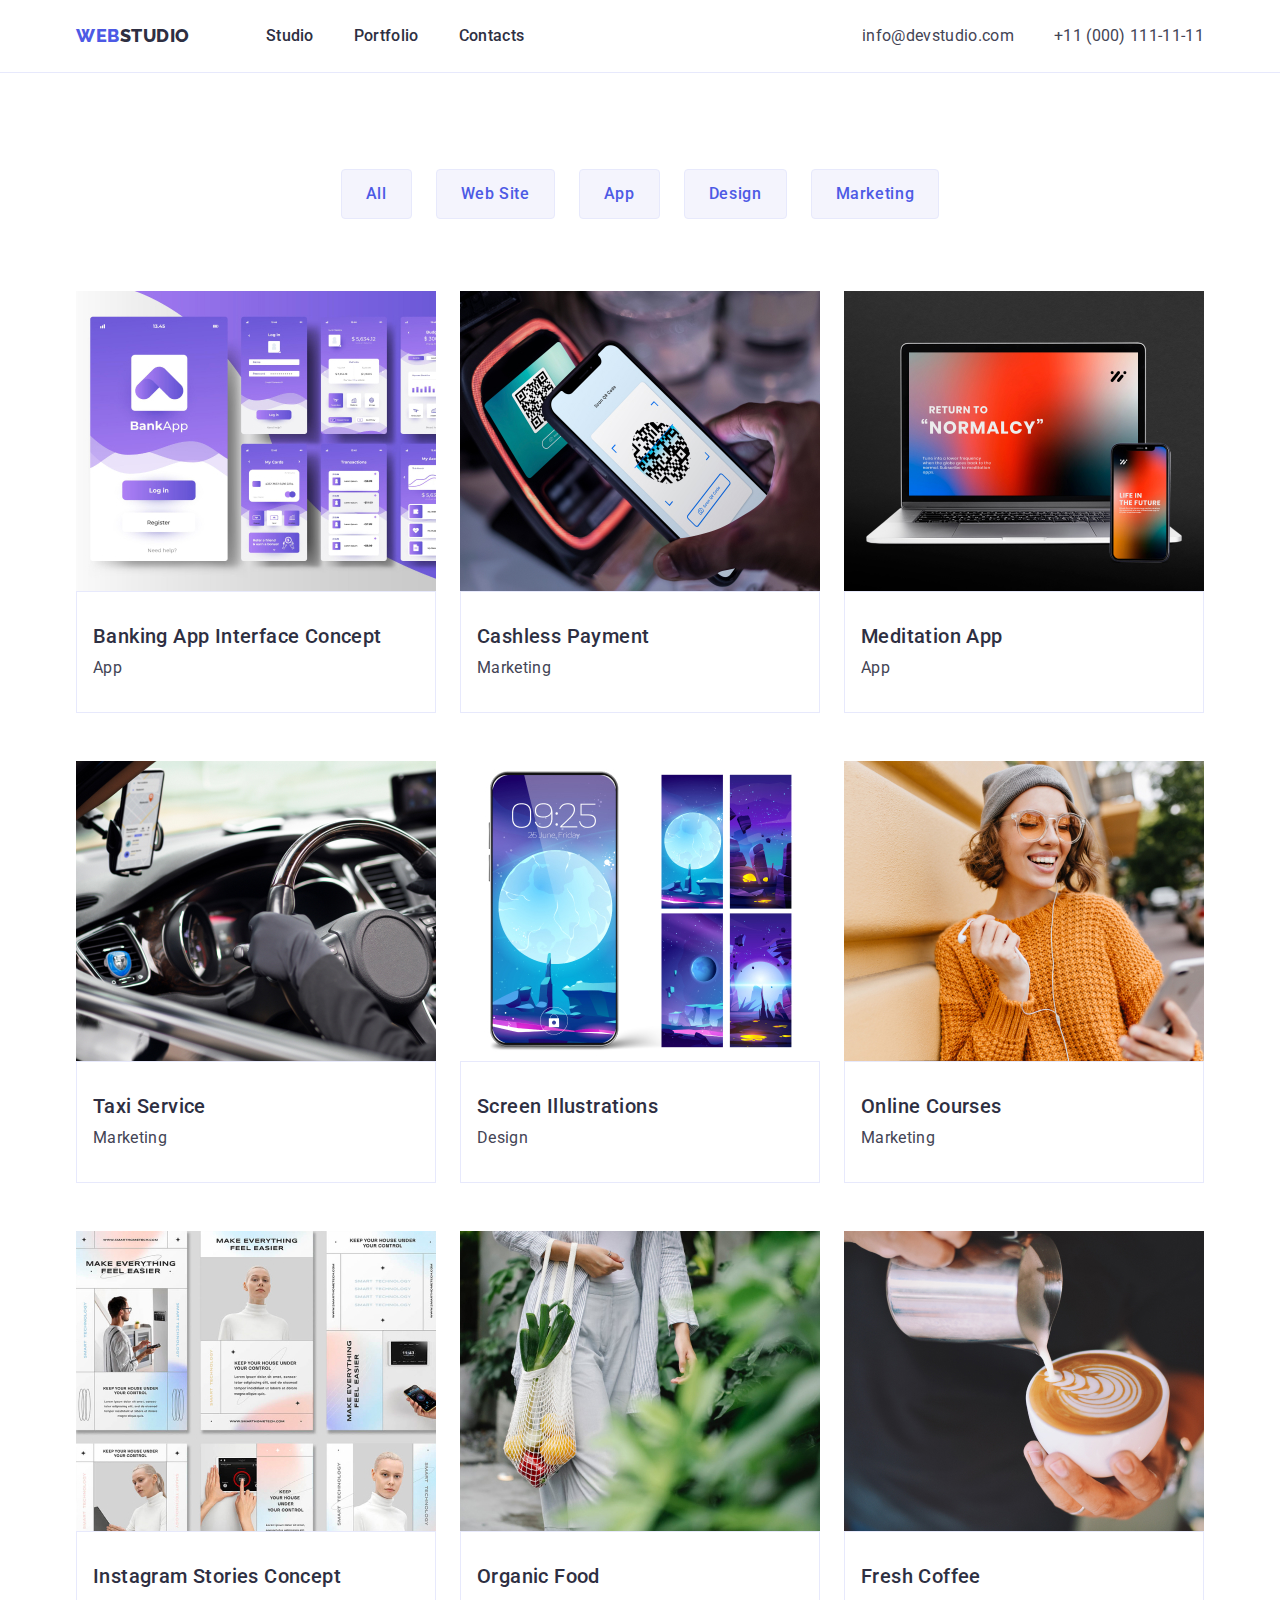
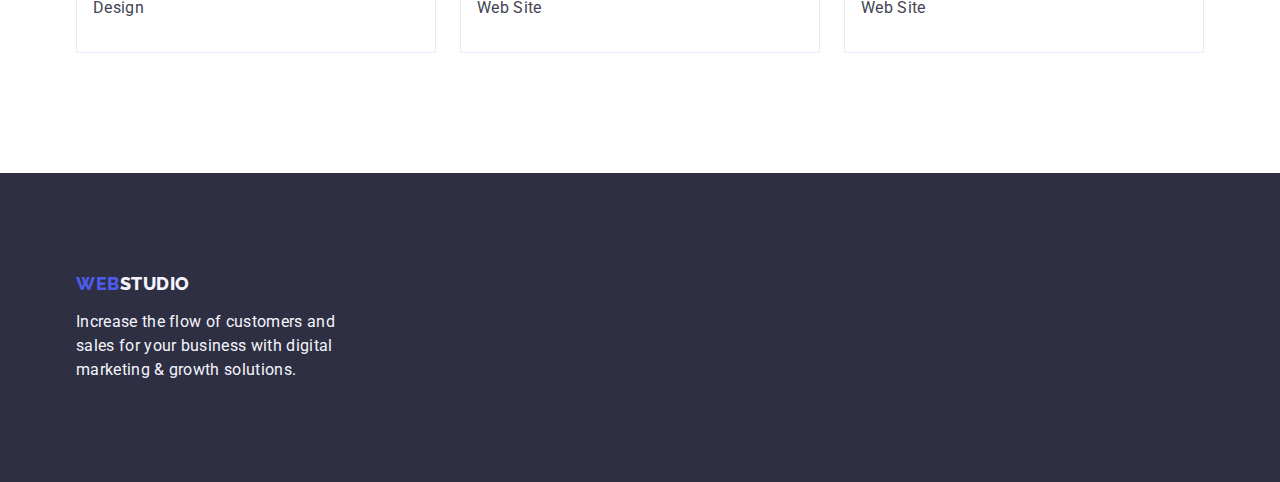
==== portfolio.html @ 32965b61 "initial" ====
<!DOCTYPE html>
<html lang="en">

<head>
    <meta charset="UTF-8">
    <meta name="viewport" content="width=device-width, initial-scale=1.0">
    <link rel="preconnect" href="https://fonts.googleapis.com">
    <link rel="preconnect" href="https://fonts.gstatic.com" crossorigin>
    <link
        href="https://fonts.googleapis.com/css2?family=Raleway:wght@800&family=Roboto:wght@400;500;700;900&display=swap"
        rel="stylesheet">
    <title>portfolio</title>

    <link rel="stylesheet" href="./css/modern-normalize.min.css" />
    <link rel="stylesheet" href="./css/styles.css" />

</head>

<body>

    <header class="page-header">
        <div class="container header-container">
            <nav class="page-nav">
                <a class="logotype link" href="./index.html">Web<span class="logotype-black">Studio</span></a>

                <ul class="list menu">
                    <li class="menu-item">
                        <a class="menu-item-link link" href="./index.html">Studio</a>
                    </li>
                    <li class="menu-item">
                        <a class="menu-item-link link" href="./portfolio.html">Portfolio</a>
                    </li>
                    <li class="menu-item">
                        <a class="menu-item-link link" href="">Contacts</a>
                    </li>
                </ul>
            </nav>

            <address class="header-contacts">
                <ul class="list contacts-list">
                    <li class="contacts-list-item">
                        <a class="contacts-list-item link" href="mailto:info@devstudio.com">info@devstudio.com</a>
                    </li>
                    <li class="contacts-list-item">
                        <a class="contacts-list-item link" href="tel:+110001111111">+11 (000) 111-11-11</a>
                    </li>
                </ul>
            </address>
        </div>
    </header>



    <main>
        <section class="main-section">
            <div class="container">

                <h1 class="visually-hidden">web studio project cards</h1>
                <!-- button menu -->

                <ul class="portfolio-list list">
                    <li>
                        <button class="portfolio-button" type="button">All</button>
                    </li>

                    <li>
                        <button class="portfolio-button" type="button">Web Site</button>
                    </li>

                    <li>
                        <button class="portfolio-button" type="button">App</button>
                    </li>

                    <li>
                        <button class="portfolio-button" type="button">Design</button>
                    </li>

                    <li>
                        <button class="portfolio-button" type="button">Marketing</button>
                    </li>

                </ul>


                <ul class="project-cards list">
                    <li class="project-cards-li-item">
                        <a class="project-cards-link link" href="">
                            <img src="./images/banking-app.jpg" alt="banking app screenshot" width="360" height="300" />
                            <div class="cards-div">
                                <h2 class="h-two-headers">Banking App Interface Concept</h2>
                                <p class="p-of-fourth-section">App</p>
                            </div>
                        </a>
                    </li>

                    <li class="project-cards-li-item">
                        <a class="project-cards-link link" href="">
                            <img src="./images/cashless-pay.jpg" alt="cashless payment" width="360" height="300" />
                            <div class="cards-div">
                                <h2 class="h-two-headers">Cashless Payment</h2>
                                <p class="p-of-fourth-section">Marketing</p>
                            </div>
                        </a>
                    </li>

                    <li class="project-cards-li-item">
                        <a class="project-cards-link link" href="">
                            <img src="./images/meditation-app.jpg" alt="laptop and cell phone" width="360"
                                height="300" />
                            <div class="cards-div">
                                <h2 class="h-two-headers">Meditation App</h2>
                                <p class="p-of-fourth-section">App</p>
                            </div>
                        </a>
                    </li>

                    <li class="project-cards-li-item">
                        <a class="project-cards-link link" href="">
                            <img src="./images/taxi-service.jpg" alt="steering wheel with driver's hands on it"
                                width="360" height="300" />
                            <div class="cards-div">
                                <h2 class="h-two-headers">Taxi Service</h2>
                                <p class="p-of-fourth-section">Marketing</p>
                            </div>
                        </a>
                    </li>

                    <li class="project-cards-li-item">
                        <a class=" project-cards-link link" href="">
                            <img src="./images/screen-illustration.jpg" alt="cell phone screen images" width="360"
                                height="300" />
                            <div class="cards-div">
                                <h2 class="h-two-headers">Screen Illustrations</h2>
                                <p class="p-of-fourth-section">Design</p>
                            </div>
                        </a>
                    </li>

                    <li class="project-cards-li-item">
                        <a class=" project-cards-link link" href="">
                            <img src="./images/online-courses.jpg" alt="a smiling womag stares at her cell phone"
                                width="360" height="300" />
                            <div class="cards-div">
                                <h2 class="h-two-headers">Online Courses</h2>
                                <p class="p-of-fourth-section">Marketing</p>
                            </div>
                        </a>
                    </li>

                    <li class="project-cards-li-item">
                        <a class=" project-cards-link link" href="">
                            <img src="./images/insta-stories.jpg"
                                alt="several screenshots with heading make everything easier" width="360"
                                height="300" />
                            <div class="cards-div">
                                <h2 class="h-two-headers">Instagram Stories Concept</h2>
                                <p class="p-of-fourth-section">Design</p>
                            </div>
                        </a>
                    </li>

                    <li class="project-cards-li-item">
                        <a class="project-cards-link link" href="">
                            <img src="./images/organic-food.jpg" alt="woman is carrying a bag of vegetables" width="360"
                                height="300" />
                            <div class="cards-div">
                                <h2 class="h-two-headers">Organic Food</h2>
                                <p class="p-of-fourth-section">Web Site</p>
                            </div>
                        </a>
                    </li>

                    <li class="project-cards-li-item">
                        <a class="project-cards-link link" href="">
                            <img src="./images/fresh-coffee.jpg" alt="the hands makes a cup of cappucino" width="360"
                                height="300" />
                            <div class="cards-div">
                                <h2 class="h-two-headers">Fresh Coffee</h2>
                                <p class="p-of-fourth-section">Web Site</p>
                            </div>
                        </a>
                    </li>

                </ul>
            </div>
        </section>


    </main>

    <footer class="footer-bg">
        <div class="container">
            <a class="logotype logo-bottom link" href="./index.html">Web<span class="logotype-white">Studio</span></a>
            <p class="footer-text">
                Increase the flow of customers and sales for your business with digital marketing & growth solutions.
            </p>
        </div>
    </footer>
</body>

</html>
---- css/styles.css ----
:root {
    --body-color: #434455;
    --logo-blue: #4D5AE5;
    --background-color: white;
    --text-color: #2E2F42;
    --hover-color: #404BBF;
    --button-background: #F4F4FD;
    --header-underline: #e7e9fc;


}
h1,h2,h3,h4,h5,h6,p {
    margin-top: 0;
    margin-bottom: 0;

}

ul {
    padding-left: 0;
    margin-top: 0;
    margin-bottom: 0;
}

img {
    display: block;
}

.container {
    width: 1158px;
    margin-left: auto;
    margin-right: auto;
    padding-left: 15px;
    padding-right: 15px;
}

body {
    font-family: "Roboto", sans-serif;
    color: var(--body-color);
    background-color: var(--background-color);

}

.list {
    list-style: none;
}

.link {
    text-decoration: none;
}

button {
    cursor: pointer;
}


/*========= header ===========*/


.logotype {
    color: var(--logo-blue);
        font-family: 'Raleway', sans-serif;
        font-size: 18px;
        font-style: normal;
        font-weight: 800;
        line-height: 1.17;
        letter-spacing: 0.03em;
        text-transform: uppercase;
        margin-right: 76px;
        }


.logotype-black {
        color: var(--text-color);
}




.menu-item-link {
    color: var(--text-color);
    font-weight: 500;
    line-height: 1.5;
    letter-spacing: 0.02em;
    padding: 24px 0;
   


}

.menu-item-link:hover, .menu-item-link:focus {
    color: var(--hover-color);
}

.header-contacts {
    font-style: normal;
    line-height: 1.5;
    letter-spacing: 0.02em;
    color: var(--body-color);
    text-decoration: none;
}

.header-contacts:hover,
.header-contacts:focus {
    color: var(--hover-color);
}
        

.contacts-list-item {
color: var(--body-color);
font-style: normal;
}
.contacts-list-item:hover {
    color: var(--hover-color);
}

.contacts-list-item:focus {
    color: var(--hover-color);
}
/*========= /header ===========*/



/*===index====*/
.hero {
    background-color: var(--text-color);
}

.h-three-headers {
    color: var(--text-color);
        font-family: 'Roboto', sans-serif;
        font-size: 20px;
        font-style: normal;
        font-weight: 500;
        line-height: 1.2;
        letter-spacing: 0.4px;
        margin-bottom: 8px;
}

.hero-heading {
    color: var(--background-color);
        text-align: center;
        font-family: 'Roboto', sans-serif;
        font-size: 56px;
        font-style: normal;
        font-weight: 700;
        line-height: 1.07;        ;
        letter-spacing: 1.12px;
        margin-left: auto;
        margin-right:auto;
        margin-bottom: 48px;
}


.nav-button {
    display: block;
    min-width: 169px;
    height: 56px;
    border: none;
    border-radius: 4px;
    color: var(--background-color);
    background: var(--logo-blue);
        text-align: center;
        font-family: "Roboto", sans-serif;
        font-size: 16px;
        font-style: normal;
        font-weight: 500;
        line-height: 1.5;
        letter-spacing: 0.04em;
        margin-left: auto;
        margin-right: auto;
}



.nav-button:hover,
.nav-button:focus {
    color: var(--background-color);
    background-color: var(--hover-color);

}


.p-of-second-section {
    line-height: 1.5;
    letter-spacing: 0.02em;
   

}

.second-heading {
    font-size: 36px;
    line-height: 1.11;
    text-align: center;
    letter-spacing: 0.02em;
    text-transform: capitalize;
    color: var(--text-color);
    margin-bottom: 72px;


}

.section-team {
    background-color: var(--button-background);
}

.list-item-section-four {
    background-color: var(--background-color);
}


.logotype-white {
    color: var(--button-background);
}

.footer-text {
    line-height: 1.5;
    color: var(--button-background);
    letter-spacing: 0.02em;
    background-color: var(--text-color);
}

.h-two-headers {
    font-weight: 500;
    font-size: 20px;
    line-height: 1.2;
    letter-spacing: 0.02em;
    color: var(--text-color);

}

.p-of-fourth-section {
    line-height: 1.5;
    letter-spacing: 0.02em;
    color: var(--body-color);

}



.portfolio-button {
    color: var(--logo-blue);
    background-color: var(--button-background);
    text-align: center;
    font-family: "Roboto", sans-serif;
    font-size: 16px;
    font-style: normal;
    font-weight: 500;
    line-height: 1.5;
    letter-spacing: 0.04em;
    padding: 12px 24px;
    border: 1px solid var(--header-underline);
    border-radius: 4px;

}



.portfolio-button:hover,
.portfolio-button:focus {
    color: var(--background-color);
    background-color: var(--hover-color);
    border: 1px solid transparent;
}


.page-nav {
    display: flex;
}

.menu {
    display: flex;
    gap: 40px;
}

.header-container {
    display: flex;
    justify-content: space-between;
}

.contacts-list {
    display: flex;
    gap: 40px;

}


.page-header {
      border-bottom: 1px solid var(--header-underline);
    padding: 24px 0;
}

.page-nav {
    align-items: center;
}


/*============== Section one ==============*/

.hero {
    padding: 188px 0;
}

.hero-heading {
    max-width: 496px;
    
}


/*================ Section two =============*/

.visually-hidden {
    position: absolute;
    width: 1px;
    height: 1px;
    margin: -1px;
    border: 0;
    padding: 0;

    white-space: nowrap;
    clip-path: inset(100%);
    clip: rect(0 0 0 0);
    overflow: hidden;
}

.benefits-list {
    display: flex;
    gap: 24px;

}

.benefits-item {
    width: calc((100% - 72px) / 4); 
}

.section-benefits {
    padding-top: 120px;
    padding-bottom: 120px;
}




/* =============== Section three ===========*/

.section-whatwearedoing {
    padding-bottom: 120px;

}

.section-three-list {
    display:flex;
    gap: 24px;

}

.s-three-list-item {
    width: calc((100% - 48px) / 3); 
}


/* ================ Section four ==============*/

.section-team {
    padding-top: 120px;
    padding-bottom: 120px;
}

.team-list {
    display: flex;
    gap: 24px;

}

.list-item-section-four {
    width: calc((100% - 72px) / 4);
    border-radius: 0px 0px 4px 4px;

}

.name-and-charge {
    padding: 32px 0;
}

.team-heading {
    text-align: center;
    margin-bottom: 8px;

}

.p-of-second-fourth {
    text-align: center;
}

/* ================ footer =====================*/

.footer-bg {
padding-top: 100px;
padding-bottom: 100px;
background-color: var(--text-color);
}

.logo-bottom {
display: inline-block;
margin-bottom: 16px;
}

.footer-text {
    max-width: 264px;
}


/* =================== Portfolio ====================*/

.main-section {
    padding-top: 96px;
    padding-bottom: 120px;
}

.portfolio-list {
    display: flex;
    justify-content: center;
    gap: 24px;
    margin-bottom: 72px;
}

.project-cards {
    display: flex;
    flex-wrap: wrap;
    column-gap: 24px;
    row-gap: 48px;

}

.project-cards-li-item {
    width: calc((100% - 48px) / 3);
    
}

.cards-div {
    padding: 32px 16px;
    border-top: none;
    border: 1px solid var(--header-underline);

}

.h-two-headers {
    margin-bottom: 8px;
}
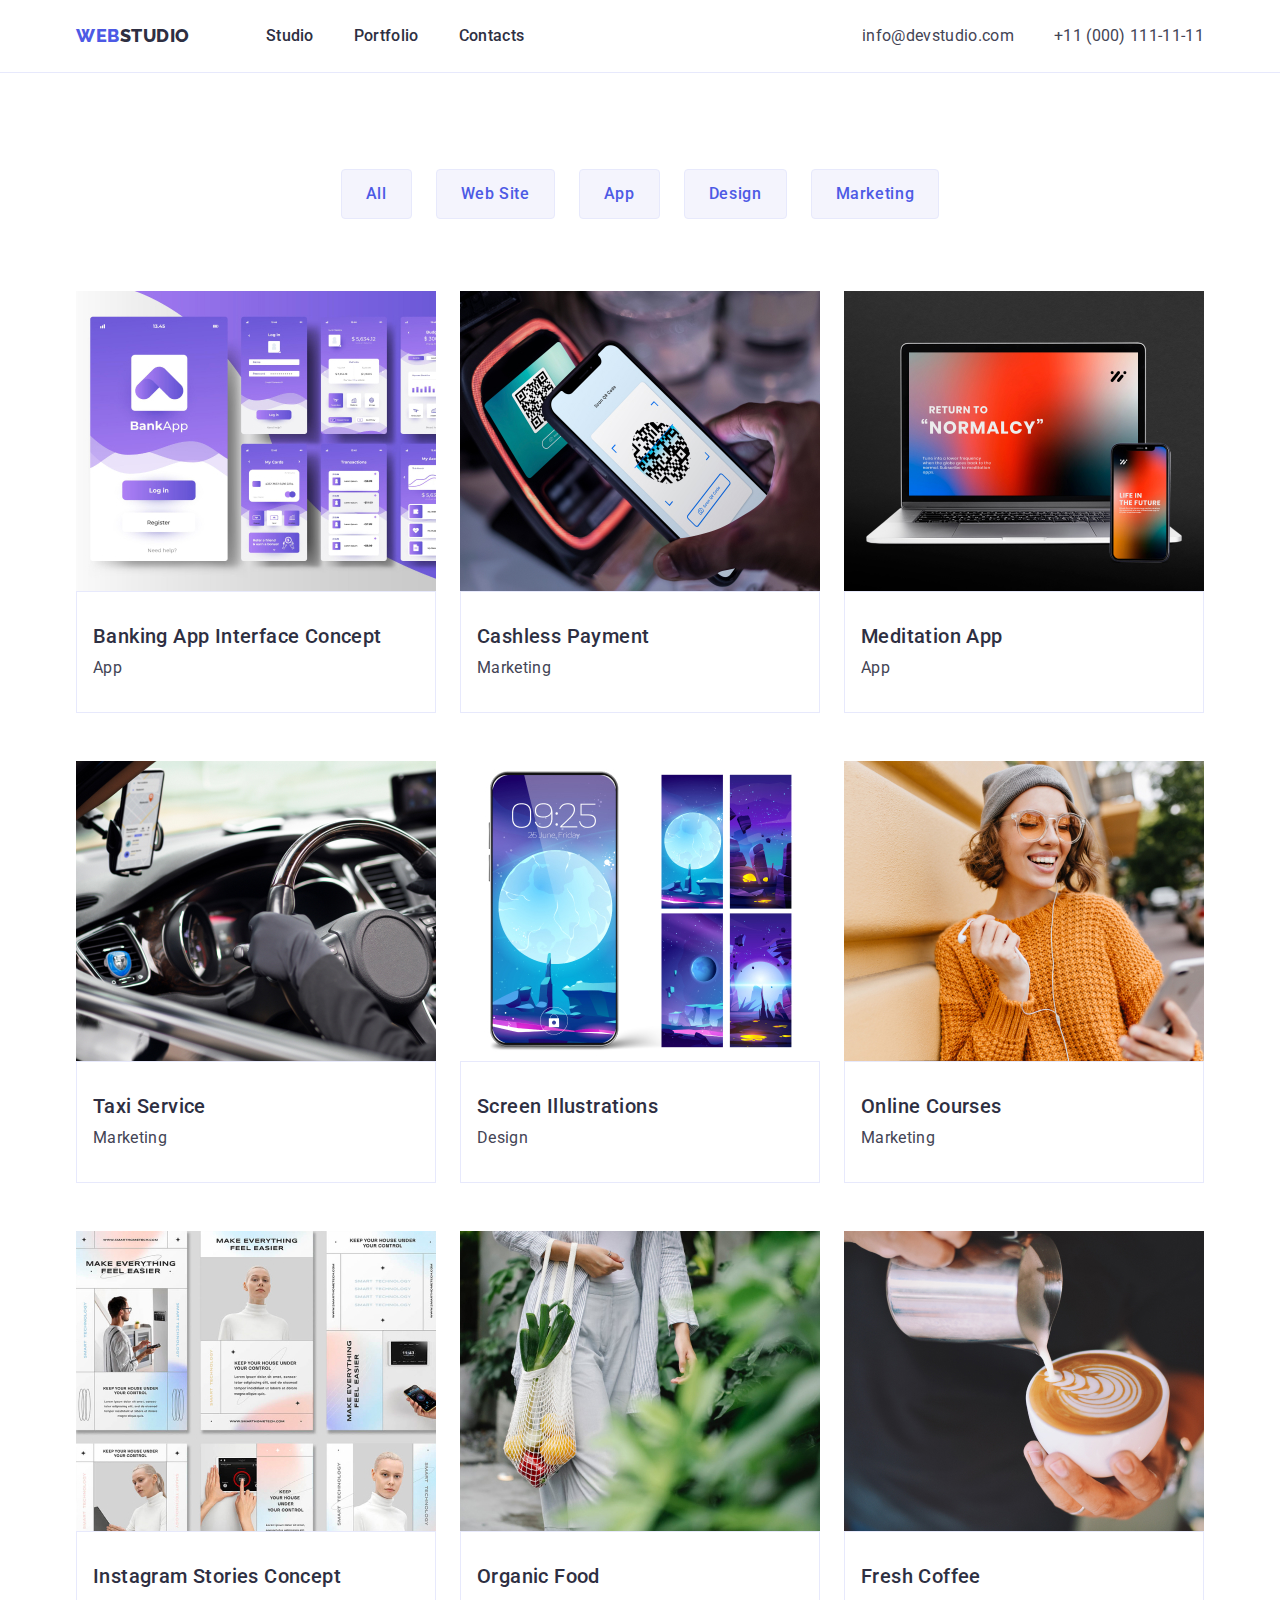
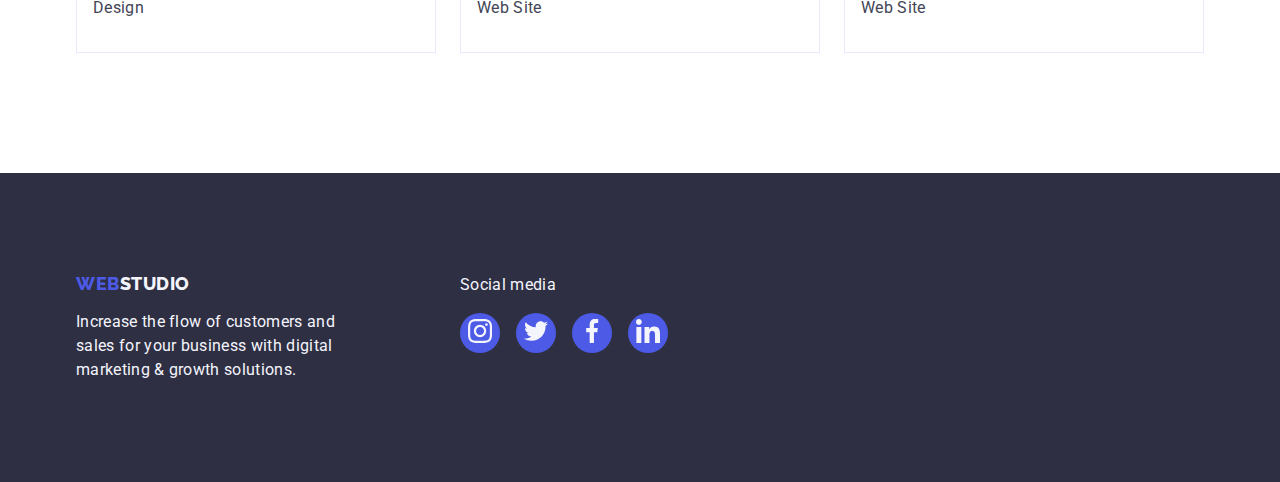
==== commit 07c843f1: "final commit" ====
--- a/portfolio.html
+++ b/portfolio.html
@@ -85,17 +85,29 @@
                 <ul class="project-cards list">
                     <li class="project-cards-li-item">
                         <a class="project-cards-link link" href="">
-                            <img src="./images/banking-app.jpg" alt="banking app screenshot" width="360" height="300" />
+                            <div class="div-project-cards-link-wrapper">
+                                <img src="./images/banking-app.jpg" alt="banking app screenshot" width="360"
+                                    height="300" />
+                                <p class="overlay">14 Stylish and User-Friendly App Design Concepts · Task Manager App ·
+                                    Calorie Tracker App · Exotic Fruit Ecommerce App ·
+                                    Cloud Storage App</p>
+                            </div>
                             <div class="cards-div">
                                 <h2 class="h-two-headers">Banking App Interface Concept</h2>
                                 <p class="p-of-fourth-section">App</p>
                             </div>
                         </a>
-                    </li>
-
-                    <li class="project-cards-li-item">
-                        <a class="project-cards-link link" href="">
-                            <img src="./images/cashless-pay.jpg" alt="cashless payment" width="360" height="300" />
+
+                    </li>
+
+                    <li class="project-cards-li-item">
+                        <a class="project-cards-link link" href="">
+                            <div class="div-project-cards-link-wrapper">
+                                <img src="./images/cashless-pay.jpg" alt="cashless payment" width="360" height="300" />
+                                <p class="overlay">14 Stylish and User-Friendly App Design Concepts · Task Manager App ·
+                                    Calorie Tracker App · Exotic Fruit Ecommerce App ·
+                                    Cloud Storage App</p>
+                            </div>
                             <div class="cards-div">
                                 <h2 class="h-two-headers">Cashless Payment</h2>
                                 <p class="p-of-fourth-section">Marketing</p>
@@ -105,8 +117,13 @@
 
                     <li class="project-cards-li-item">
                         <a class="project-cards-link link" href="">
-                            <img src="./images/meditation-app.jpg" alt="laptop and cell phone" width="360"
-                                height="300" />
+                            <div class="div-project-cards-link-wrapper">
+                                <img src="./images/meditation-app.jpg" alt="laptop and cell phone" width="360"
+                                    height="300" />
+                                <p class="overlay">14 Stylish and User-Friendly App Design Concepts · Task Manager App ·
+                                    Calorie Tracker App · Exotic Fruit Ecommerce App ·
+                                    Cloud Storage App</p>
+                            </div>
                             <div class="cards-div">
                                 <h2 class="h-two-headers">Meditation App</h2>
                                 <p class="p-of-fourth-section">App</p>
@@ -116,8 +133,13 @@
 
                     <li class="project-cards-li-item">
                         <a class="project-cards-link link" href="">
-                            <img src="./images/taxi-service.jpg" alt="steering wheel with driver's hands on it"
-                                width="360" height="300" />
+                            <div class="div-project-cards-link-wrapper">
+                                <img src="./images/taxi-service.jpg" alt="steering wheel with driver's hands on it"
+                                    width="360" height="300" />
+                                <p class="overlay">14 Stylish and User-Friendly App Design Concepts · Task Manager App ·
+                                    Calorie Tracker App · Exotic Fruit Ecommerce App ·
+                                    Cloud Storage App</p>
+                            </div>
                             <div class="cards-div">
                                 <h2 class="h-two-headers">Taxi Service</h2>
                                 <p class="p-of-fourth-section">Marketing</p>
@@ -127,8 +149,13 @@
 
                     <li class="project-cards-li-item">
                         <a class=" project-cards-link link" href="">
-                            <img src="./images/screen-illustration.jpg" alt="cell phone screen images" width="360"
-                                height="300" />
+                            <div class="div-project-cards-link-wrapper">
+                                <img src="./images/screen-illustration.jpg" alt="cell phone screen images" width="360"
+                                    height="300" />
+                                <p class="overlay">14 Stylish and User-Friendly App Design Concepts · Task Manager App ·
+                                    Calorie Tracker App · Exotic Fruit Ecommerce App ·
+                                    Cloud Storage App</p>
+                            </div>
                             <div class="cards-div">
                                 <h2 class="h-two-headers">Screen Illustrations</h2>
                                 <p class="p-of-fourth-section">Design</p>
@@ -138,8 +165,13 @@
 
                     <li class="project-cards-li-item">
                         <a class=" project-cards-link link" href="">
-                            <img src="./images/online-courses.jpg" alt="a smiling womag stares at her cell phone"
-                                width="360" height="300" />
+                            <div class="div-project-cards-link-wrapper">
+                                <img src="./images/online-courses.jpg" alt="a smiling womag stares at her cell phone"
+                                    width="360" height="300" />
+                                <p class="overlay">14 Stylish and User-Friendly App Design Concepts · Task Manager App ·
+                                    Calorie Tracker App · Exotic Fruit Ecommerce App ·
+                                    Cloud Storage App</p>
+                            </div>
                             <div class="cards-div">
                                 <h2 class="h-two-headers">Online Courses</h2>
                                 <p class="p-of-fourth-section">Marketing</p>
@@ -149,9 +181,14 @@
 
                     <li class="project-cards-li-item">
                         <a class=" project-cards-link link" href="">
-                            <img src="./images/insta-stories.jpg"
-                                alt="several screenshots with heading make everything easier" width="360"
-                                height="300" />
+                            <div class="div-project-cards-link-wrapper">
+                                <img src="./images/insta-stories.jpg"
+                                    alt="several screenshots with heading make everything easier" width="360"
+                                    height="300" />
+                                <p class="overlay">14 Stylish and User-Friendly App Design Concepts · Task Manager App ·
+                                    Calorie Tracker App · Exotic Fruit Ecommerce App ·
+                                    Cloud Storage App</p>
+                            </div>
                             <div class="cards-div">
                                 <h2 class="h-two-headers">Instagram Stories Concept</h2>
                                 <p class="p-of-fourth-section">Design</p>
@@ -161,8 +198,14 @@
 
                     <li class="project-cards-li-item">
                         <a class="project-cards-link link" href="">
-                            <img src="./images/organic-food.jpg" alt="woman is carrying a bag of vegetables" width="360"
-                                height="300" />
+                            <div class="div-project-cards-link-wrapper">
+                                <img src="./images/organic-food.jpg" alt="woman is carrying a bag of vegetables"
+                                    width="360" height="300" />
+                                <p class="overlay">14 Stylish and User-Friendly App Design Concepts · Task Manager
+                                    App ·
+                                    Calorie Tracker App · Exotic Fruit Ecommerce App ·
+                                    Cloud Storage App</p>
+                            </div>
                             <div class="cards-div">
                                 <h2 class="h-two-headers">Organic Food</h2>
                                 <p class="p-of-fourth-section">Web Site</p>
@@ -172,8 +215,13 @@
 
                     <li class="project-cards-li-item">
                         <a class="project-cards-link link" href="">
-                            <img src="./images/fresh-coffee.jpg" alt="the hands makes a cup of cappucino" width="360"
-                                height="300" />
+                            <div class="div-project-cards-link-wrapper">
+                                <img src="./images/fresh-coffee.jpg" alt="the hands makes a cup of cappucino"
+                                    width="360" height="300" />
+                                <p class="overlay">14 Stylish and User-Friendly App Design Concepts · Task Manager App ·
+                                    Calorie Tracker App · Exotic Fruit Ecommerce App ·
+                                    Cloud Storage App</p>
+                            </div>
                             <div class="cards-div">
                                 <h2 class="h-two-headers">Fresh Coffee</h2>
                                 <p class="p-of-fourth-section">Web Site</p>
@@ -189,11 +237,56 @@
     </main>
 
     <footer class="footer-bg">
-        <div class="container">
-            <a class="logotype logo-bottom link" href="./index.html">Web<span class="logotype-white">Studio</span></a>
-            <p class="footer-text">
-                Increase the flow of customers and sales for your business with digital marketing & growth solutions.
-            </p>
+        <div class="container footer-flex">
+            <div>
+                <a class="logotype logo-bottom link" href="./index.html">Web<span
+                        class="logotype-white">Studio</span></a>
+                <p class="footer-text">
+                    Increase the flow of customers and sales for your business with digital marketing & growth
+                    solutions.
+                </p>
+            </div>
+            <div>
+                <p class="footer-text">Social media</p>
+                <ul class="social-list-footer list">
+                    <li>
+                        <div class="social-icon-bg">
+                            <a class="social-icon" href="">
+                                <svg width="24" height="24" aria-label="">
+                                    <use href="./images/sprite.svg#icon-instagram-2"></use>
+                                </svg>
+                            </a>
+                        </div>
+                    </li>
+                    <li>
+                        <div class="social-icon-bg">
+                            <a class="social-icon" href="">
+                                <svg width="24" height="24" aria-label="insta-icon">
+                                    <use href="./images/sprite.svg#icon-twitter-1"></use>
+                                </svg>
+                            </a>
+                        </div>
+                    </li>
+                    <li>
+                        <div class="social-icon-bg">
+                            <a class="social-icon" href="">
+                                <svg width="24" height="24" aria-label="">
+                                    <use href="./images/sprite.svg#icon-facebook-1"></use>
+                                </svg>
+                            </a>
+                        </div>
+                    </li>
+                    <li>
+                        <div class="social-icon-bg">
+                            <a class="social-icon" href="">
+                                <svg width="24" height="24" aria-label="">
+                                    <use href="./images/sprite.svg#icon-linkedin-1"></use>
+                                </svg>
+                            </a>
+                        </div>
+                    </li>
+                </ul>
+            </div>
         </div>
     </footer>
 </body>
--- a/css/styles.css
+++ b/css/styles.css
@@ -6,6 +6,10 @@
     --hover-color: #404BBF;
     --button-background: #F4F4FD;
     --header-underline: #e7e9fc;
+    --green: #31D0AA;
+    --border-icon: #8E8F99;
+
+
 
 
 }
@@ -37,6 +41,7 @@
     font-family: "Roboto", sans-serif;
     color: var(--body-color);
     background-color: var(--background-color);
+
 
 }
 
@@ -82,6 +87,7 @@
     line-height: 1.5;
     letter-spacing: 0.02em;
     padding: 24px 0;
+    transition: 250ms cubic-bezier(0.4, 0, 0.2, 1);
    
 
 
@@ -109,12 +115,20 @@
 color: var(--body-color);
 font-style: normal;
 }
-.contacts-list-item:hover {
+
+.contacts-list-item:hover, .contacts-list-item:focus {
     color: var(--hover-color);
 }
 
-.contacts-list-item:focus {
-    color: var(--hover-color);
+.menu-item-link:hover:after {
+  
+    display: block;
+    content: "";
+    height: 4px;
+    border-radius: 2px;
+    background-color: var(--hover-color);
+    
+
 }
 /*========= /header ===========*/
 
@@ -123,6 +137,10 @@
 /*===index====*/
 .hero {
     background-color: var(--text-color);
+    background-image: linear-gradient(rgba(46, 47, 66, 0.70),
+    rgba(46, 47, 66, 0.70)), url("../images/hero-bg.jpg");
+    max-width: 100%;
+    background-size: cover;
 }
 
 .h-three-headers {
@@ -168,6 +186,7 @@
         letter-spacing: 0.04em;
         margin-left: auto;
         margin-right: auto;
+        transition: 250ms cubic-bezier(0.4, 0, 0.2, 1)
 }
 
 
@@ -216,7 +235,7 @@
     line-height: 1.5;
     color: var(--button-background);
     letter-spacing: 0.02em;
-    background-color: var(--text-color);
+    
 }
 
 .h-two-headers {
@@ -250,8 +269,10 @@
     padding: 12px 24px;
     border: 1px solid var(--header-underline);
     border-radius: 4px;
-
-}
+    transition: 250ms cubic-bezier(0.4, 0, 0.2, 1);
+    }
+
+
 
 
 
@@ -337,6 +358,19 @@
     padding-bottom: 120px;
 }
 
+.section-two-icons {
+    background-color: var(--button-background);
+    border-radius: 4px;
+
+
+}
+
+.benefits-icon {
+  margin: 24px 102px;
+  background-color: var(--button-background);
+  border-radius: 4px;
+}
+
 
 
 
@@ -374,11 +408,14 @@
 .list-item-section-four {
     width: calc((100% - 72px) / 4);
     border-radius: 0px 0px 4px 4px;
+    background-color: white;
+    box-shadow: 0px 2px 1px 0px rgba(46, 47, 66, 0.08), 0px 1px 1px 0px rgba(46, 47, 66, 0.16), 0px 1px 6px 0px rgba(46, 47, 66, 0.08);
 
 }
 
 .name-and-charge {
     padding: 32px 0;
+   /* background-color: var(--button-background);*/
 }
 
 .team-heading {
@@ -391,7 +428,61 @@
     text-align: center;
 }
 
+.social-list {
+    display: flex;
+    margin-top: 8px;
+    justify-content: space-between;
+    padding-left: 16px;
+    padding-right: 16px;
+    
+}
+
+
+.social-icon-bg-team {
+    display: flex;
+    width: 40px;
+    height: 40px;
+    background-color: var(--logo-blue);
+    border-radius: 50%;
+    justify-content: center;
+    align-items: center;
+    transition: background-color 250ms cubic-bezier(0.4, 0, 0.2, 1);
+}
+
+.social-icon-bg-team:hover, .social-icon-bg-team:focus {
+background-color: var(--hover-color);
+}
+
+.social-icon-bg {
+    display: flex;
+    width: 40px;
+    height: 40px;
+    background-color: var(--logo-blue);
+    border-radius: 50%;
+    justify-content: center;
+    align-items: center;
+    transition: background-color 250ms cubic-bezier(0.4, 0, 0.2, 1);
+}
+
+.social-icon-bg:hover,
+.social-icon-bg:focus {
+    background-color: var(--green);
+}
+
+
+
+
+.social-icon {
+    fill: var(--button-background);
+border-radius: 50%;
+
+}
+
+
+
+
 /* ================ footer =====================*/
+
 
 .footer-bg {
 padding-top: 100px;
@@ -399,6 +490,11 @@
 background-color: var(--text-color);
 }
 
+.footer-flex {
+    display: flex;
+    gap:120px;
+}
+
 .logo-bottom {
 display: inline-block;
 margin-bottom: 16px;
@@ -408,6 +504,55 @@
     max-width: 264px;
 }
 
+.social-list-footer {
+   display: flex;
+   
+    margin-top: 16px;
+   gap: 16px;
+}
+
+   /*==========section five=================*/
+
+.customers-bg {
+border-radius: 4px;
+    border: 1px solid var(--border-icon);
+    display: flex;
+    width: 168px;
+    height: 88px;
+    align-items: center;
+    justify-content: center;
+    margin-top: 10px;
+    margin-bottom: 120px;
+
+}
+
+.customers-bg:hover, .customers-bg:focus {
+    border: 1px solid var(--hover-color);
+    fill: var(--hover-color);
+
+}
+
+   
+
+.customer-list {
+    display: flex;
+    gap: 24px;
+    margin-left: auto;
+    margin-right: auto;
+}
+
+
+.logo-customer-color {
+    fill: var(--border-icon);
+}
+
+.logo-customer-color:hover, .logo-customer-color:focus {
+    fill: var(--hover-color);
+}
+    
+.customers {
+    padding-top: 120px;
+}
 
 /* =================== Portfolio ====================*/
 
@@ -433,7 +578,13 @@
 
 .project-cards-li-item {
     width: calc((100% - 48px) / 3);
-    
+
+        
+}
+
+.project-cards-li-item:hover {
+    box-shadow: 0px 2px 1px 0px rgba(46, 47, 66, 0.08), 0px 1px 1px 0px rgba(46, 47, 66, 0.16), 0px 1px 6px 0px rgba(46, 47, 66, 0.08);
+    transition: box-shadow 250ms cubic-bezier(0.4, 0, 0.2, 1);
 }
 
 .cards-div {
@@ -443,6 +594,91 @@
 
 }
 
+
 .h-two-headers {
     margin-bottom: 8px;
 }
+
+.overlay {
+    position: absolute;
+    top: 0;
+    left: 0;
+    width: 100%;
+    height: 100%;
+    line-height: 1.5;
+    letter-spacing: 0.32px;
+color: var(--button-background);
+padding: 40px 32px 164px;
+background-color: var(--logo-blue);
+transform: translatey(100%);
+transition: transform 250ms cubic-bezier(0.4, 0, 0.2, 1);
+
+}
+
+.div-project-cards-link-wrapper {
+    position: relative;
+    overflow:hidden;
+
+}
+
+.div-project-cards-link-wrapper:hover .overlay {
+    transform: translatey(0%);
+
+}
+
+.div-project-cards-link-wrapper:hover 
+
+
+/* ================ BACKDROP ================ */
+.backdrop {
+    position: fixed;
+    top: 0;
+    left: 0;
+    z-index: 9999;
+    width: 100%;
+    height: 100%;
+    background-color: rgba(0, 0, 0, 0.5);
+
+    transition: opacity 500ms linear, visibility 500ms linear;
+}
+
+.is-hidden {
+    opacity: 0;
+    visibility: hidden;
+    pointer-events: none;
+}
+
+/* ================ /BACKDROP ================ */
+
+/* ================ MODAL WINDOW ================ */
+.modal {
+    position: absolute;
+    top: 80PX;
+    margin-left: auto;
+    margin-right: auto;
+    width: 408px;
+    height: 584px;
+    background-color: #fcfcfc;
+    }
+
+.close-btn {
+    position: absolute;
+  top: 24px;
+    right: 24px;
+    background-color: transparent;
+    border: none;
+    padding: 0;
+    line-height: 0;
+}
+
+.close-btn-icon {
+    stroke: var(--text-color);
+    border-radius: 50%;
+}
+
+/* ================ /MODAL WINDOW ================ */
+
+
+
+/*============= pseudo =================*/
+
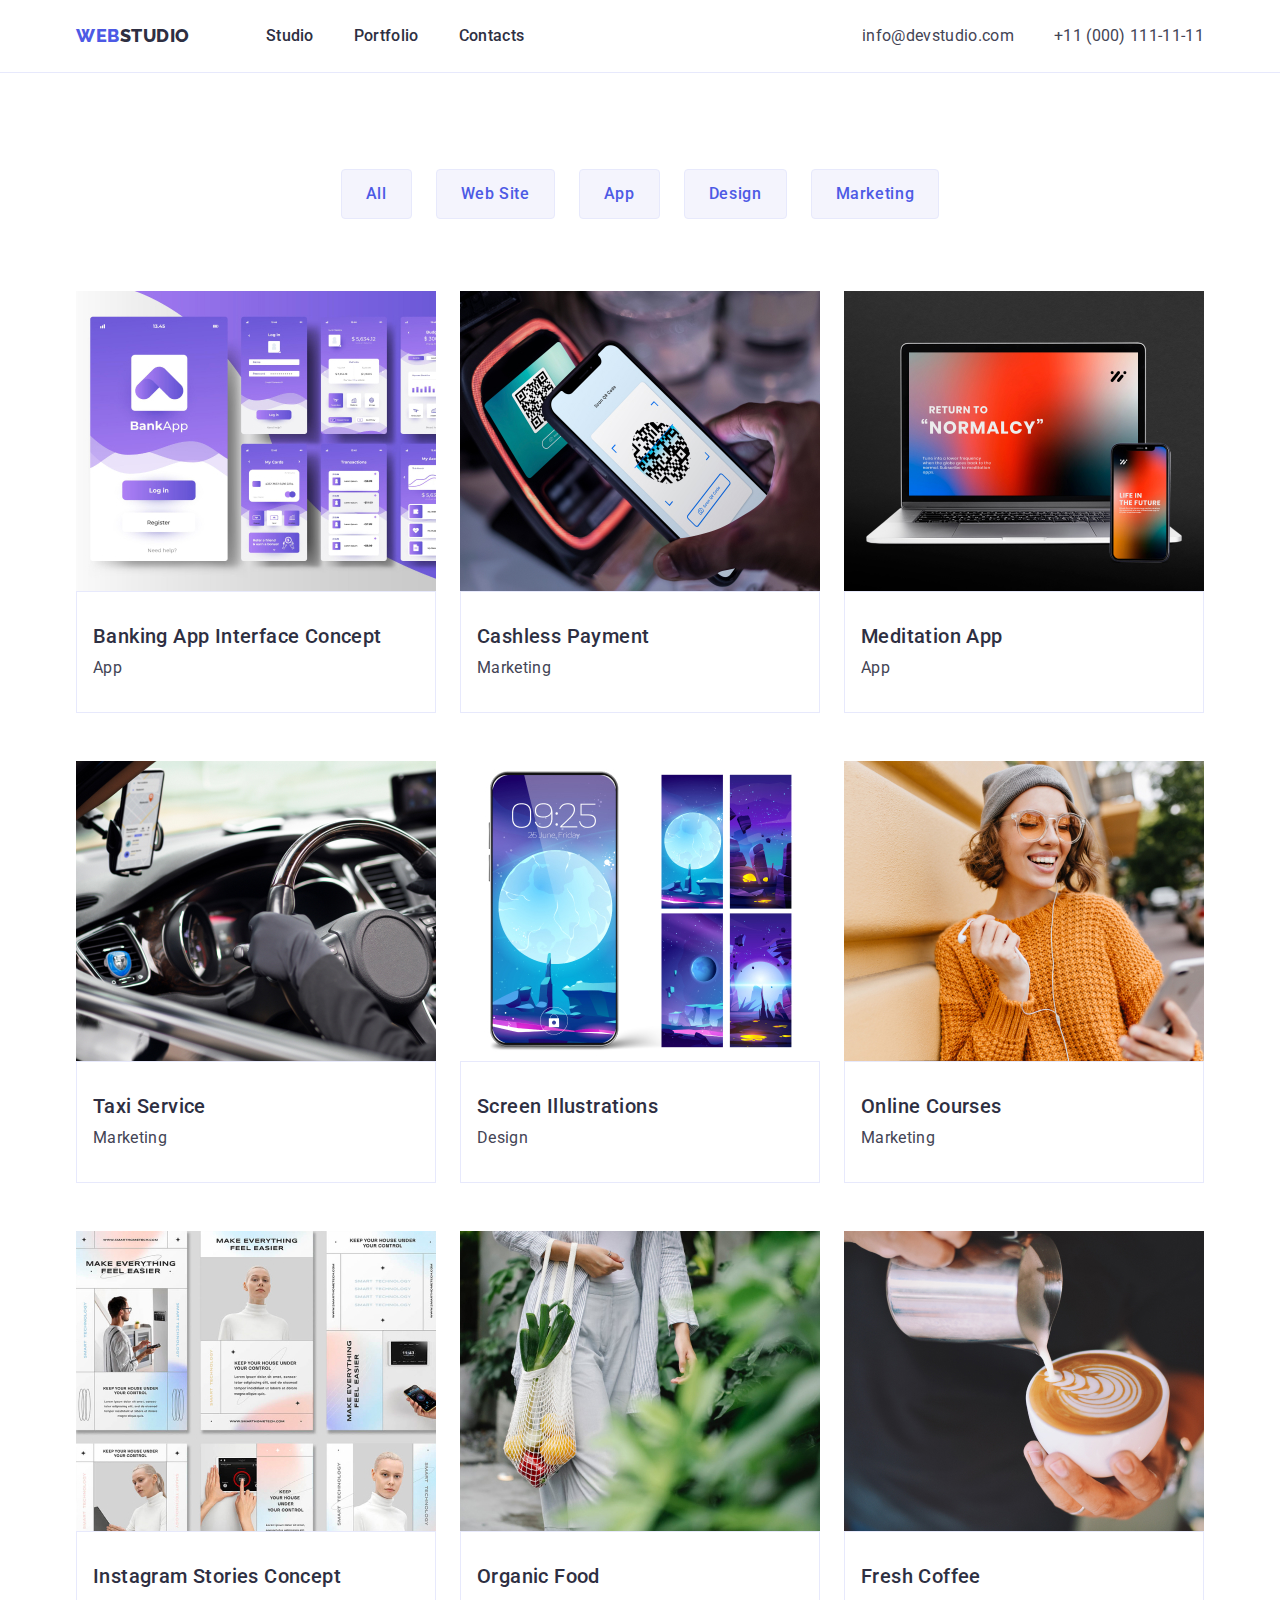
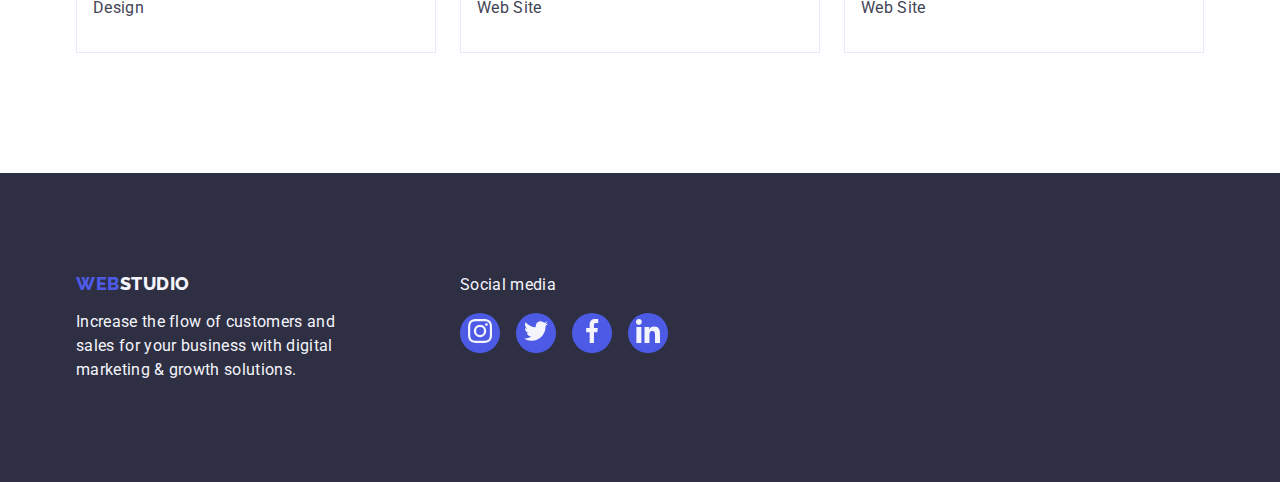
==== commit 3e098ca2: "change svg" ====
--- a/portfolio.html
+++ b/portfolio.html
@@ -253,7 +253,7 @@
                         <div class="social-icon-bg">
                             <a class="social-icon" href="">
                                 <svg width="24" height="24" aria-label="">
-                                    <use href="./images/sprite.svg#icon-instagram-2"></use>
+                                    <use href="./images/icons.svg#icon-instagram-2"></use>
                                 </svg>
                             </a>
                         </div>
@@ -262,7 +262,7 @@
                         <div class="social-icon-bg">
                             <a class="social-icon" href="">
                                 <svg width="24" height="24" aria-label="insta-icon">
-                                    <use href="./images/sprite.svg#icon-twitter-1"></use>
+                                    <use href="./images/icons.svg#icon-twitter-1"></use>
                                 </svg>
                             </a>
                         </div>
@@ -271,7 +271,7 @@
                         <div class="social-icon-bg">
                             <a class="social-icon" href="">
                                 <svg width="24" height="24" aria-label="">
-                                    <use href="./images/sprite.svg#icon-facebook-1"></use>
+                                    <use href="./images/icons.svg#icon-facebook-1"></use>
                                 </svg>
                             </a>
                         </div>
@@ -280,7 +280,7 @@
                         <div class="social-icon-bg">
                             <a class="social-icon" href="">
                                 <svg width="24" height="24" aria-label="">
-                                    <use href="./images/sprite.svg#icon-linkedin-1"></use>
+                                    <use href="./images/icons.svg#icon-linkedin-1"></use>
                                 </svg>
                             </a>
                         </div>
--- a/css/styles.css
+++ b/css/styles.css
@@ -59,7 +59,9 @@
 
 
 /*========= header ===========*/
-
+.page-header{
+    box-shadow: зі значенням 0px 2px 1px rgba(46, 47, 66, 0.08), 0px 1px 1px rgba(46, 47, 66, 0.16), 0px 1px 6px rgba(46, 47, 66, 0.08);
+}
 
 .logotype {
     color: var(--logo-blue);
@@ -139,8 +141,11 @@
     background-color: var(--text-color);
     background-image: linear-gradient(rgba(46, 47, 66, 0.70),
     rgba(46, 47, 66, 0.70)), url("../images/hero-bg.jpg");
-    max-width: 100%;
+    max-width: 1440px;
     background-size: cover;
+    background-repeat: no-repeat;
+    background-position: center;
+
 }
 
 .h-three-headers {
@@ -186,7 +191,7 @@
         letter-spacing: 0.04em;
         margin-left: auto;
         margin-right: auto;
-        transition: 250ms cubic-bezier(0.4, 0, 0.2, 1)
+        transition: background-color 250ms cubic-bezier(0.4, 0, 0.2, 1)
 }
 
 
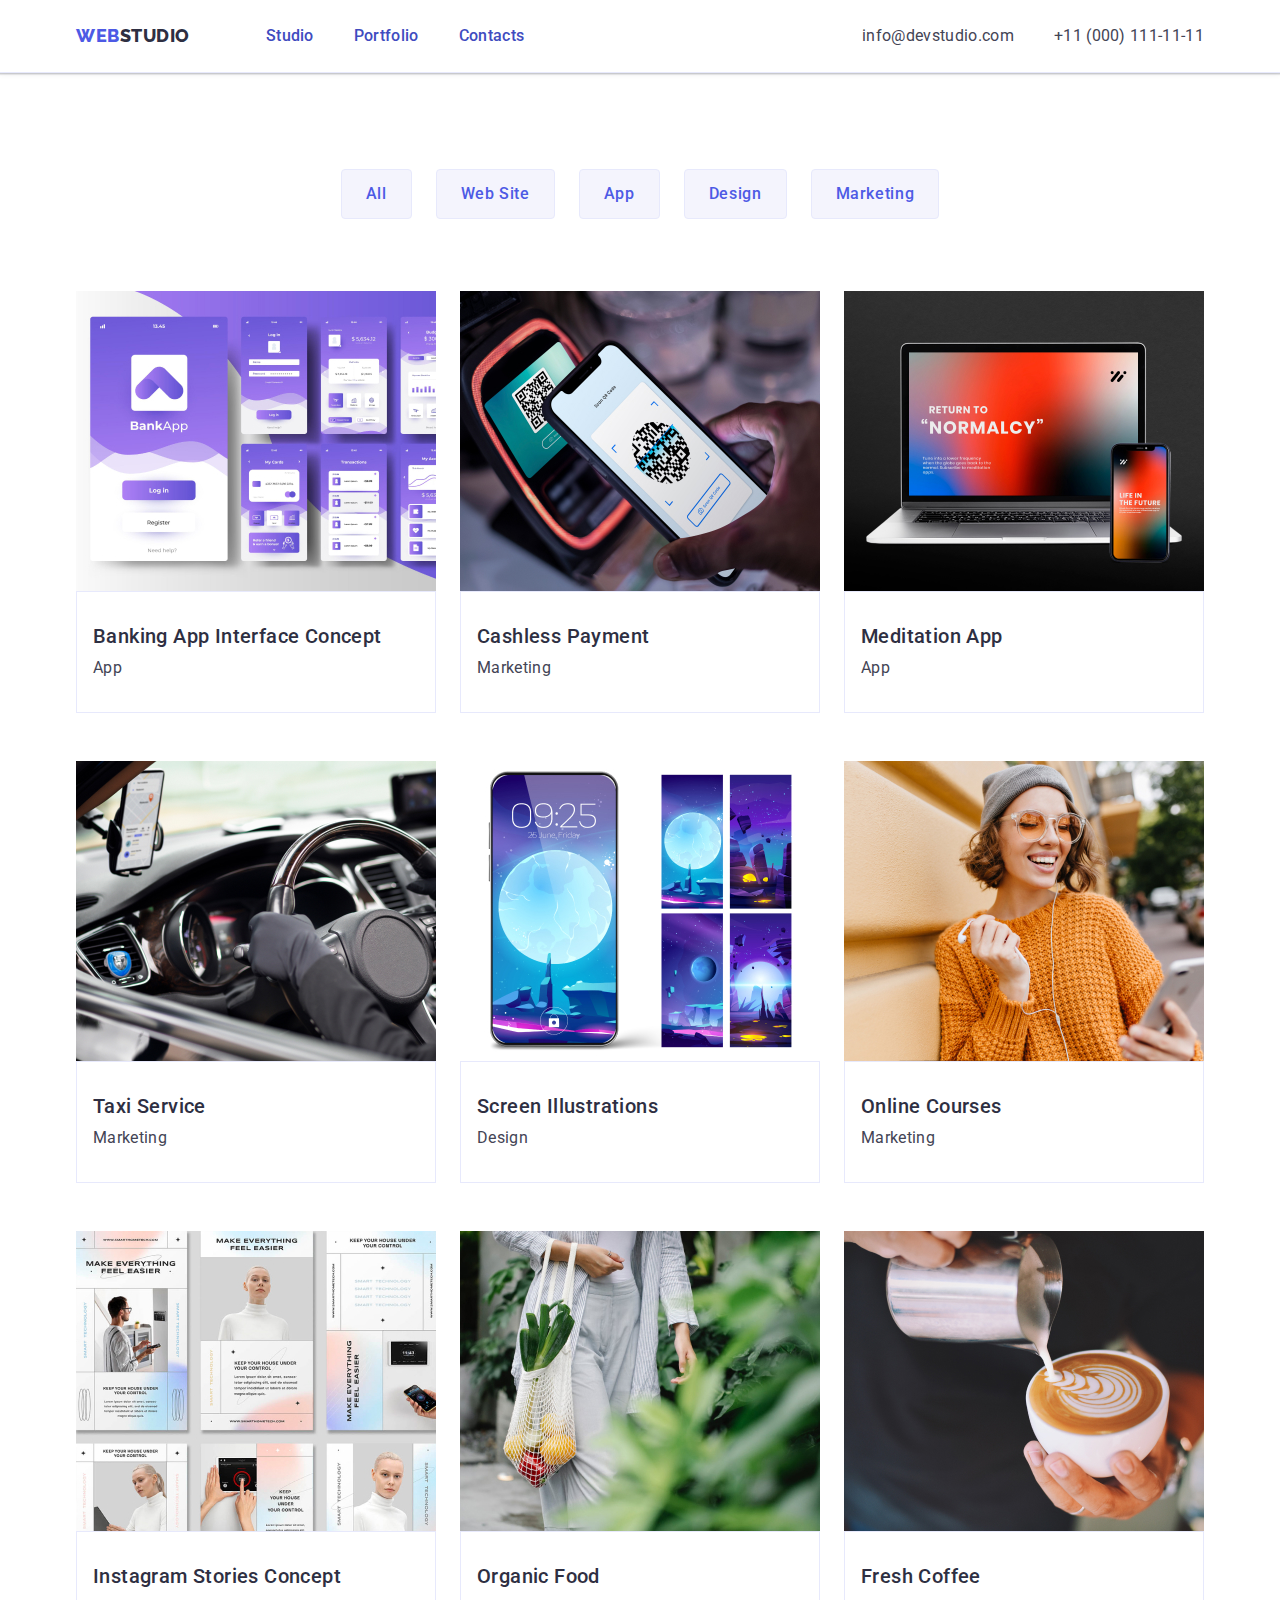
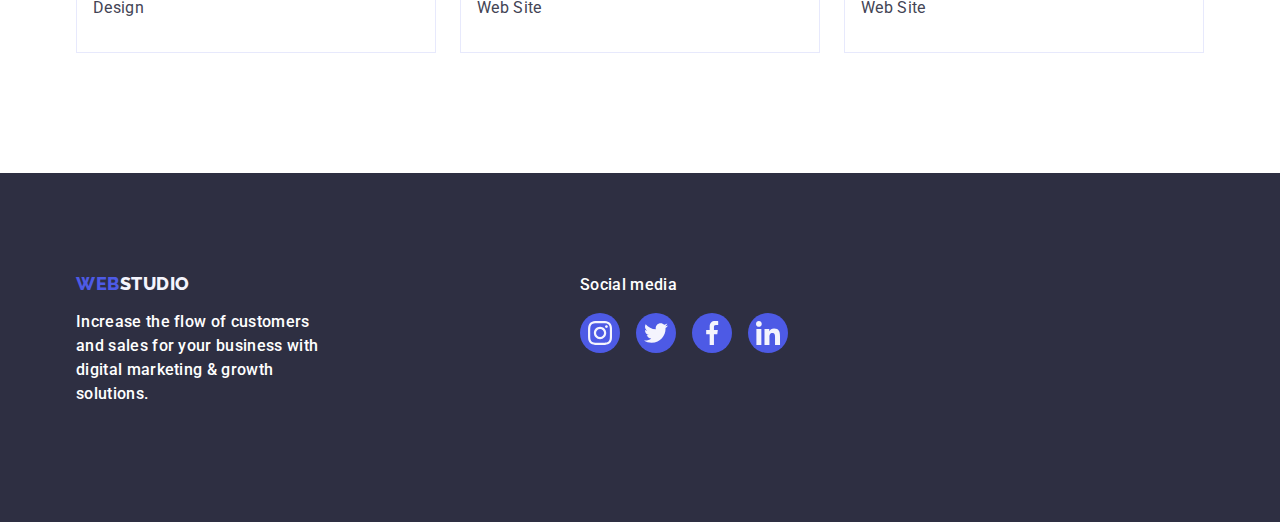
==== commit b76947d2: "footer fill" ====
--- a/portfolio.html
+++ b/portfolio.html
@@ -238,7 +238,7 @@
 
     <footer class="footer-bg">
         <div class="container footer-flex">
-            <div>
+            <div class="logo-p-footer">
                 <a class="logotype logo-bottom link" href="./index.html">Web<span
                         class="logotype-white">Studio</span></a>
                 <p class="footer-text">
@@ -249,41 +249,41 @@
             <div>
                 <p class="footer-text">Social media</p>
                 <ul class="social-list-footer list">
-                    <li>
-                        <div class="social-icon-bg">
-                            <a class="social-icon" href="">
-                                <svg width="24" height="24" aria-label="">
-                                    <use href="./images/icons.svg#icon-instagram-2"></use>
-                                </svg>
-                            </a>
-                        </div>
-                    </li>
-                    <li>
-                        <div class="social-icon-bg">
-                            <a class="social-icon" href="">
-                                <svg width="24" height="24" aria-label="insta-icon">
-                                    <use href="./images/icons.svg#icon-twitter-1"></use>
-                                </svg>
-                            </a>
-                        </div>
-                    </li>
-                    <li>
-                        <div class="social-icon-bg">
-                            <a class="social-icon" href="">
-                                <svg width="24" height="24" aria-label="">
-                                    <use href="./images/icons.svg#icon-facebook-1"></use>
-                                </svg>
-                            </a>
-                        </div>
-                    </li>
-                    <li>
-                        <div class="social-icon-bg">
-                            <a class="social-icon" href="">
-                                <svg width="24" height="24" aria-label="">
-                                    <use href="./images/icons.svg#icon-linkedin-1"></use>
-                                </svg>
-                            </a>
-                        </div>
+                    <li class="footer-sociallist-item">
+
+                        <a class="social-icon-footer" href="">
+                            <svg class="vector-footer" width="24" height="24" aria-label="">
+                                <use href="./images/icons.svg#icon-instagram-2"></use>
+                            </svg>
+                        </a>
+
+                    </li>
+                    <li class="footer-sociallist-item">
+
+                        <a class="social-icon-footer" href="">
+                            <svg class="vector-footer" width="24" height="24" aria-label="insta-icon">
+                                <use href="./images/icons.svg#icon-twitter-1"></use>
+                            </svg>
+                        </a>
+
+                    </li>
+                    <li class="footer-sociallist-item">
+
+                        <a class="social-icon-footer" href="">
+                            <svg class="vector-footer" width="24" height="24" aria-label="">
+                                <use href="./images/icons.svg#icon-facebook-1"></use>
+                            </svg>
+                        </a>
+
+                    </li>
+                    <li class="footer-sociallist-item">
+
+                        <a class="social-icon-footer" href="">
+                            <svg class="vector-footer" width="24" height="24" aria-label="">
+                                <use href="./images/icons.svg#icon-linkedin-1"></use>
+                            </svg>
+                        </a>
+
                     </li>
                 </ul>
             </div>
--- a/css/styles.css
+++ b/css/styles.css
@@ -8,6 +8,7 @@
     --header-underline: #e7e9fc;
     --green: #31D0AA;
     --border-icon: #8E8F99;
+    --white:#ffffff;
 
 
 
@@ -60,7 +61,9 @@
 
 /*========= header ===========*/
 .page-header{
-    box-shadow: зі значенням 0px 2px 1px rgba(46, 47, 66, 0.08), 0px 1px 1px rgba(46, 47, 66, 0.16), 0px 1px 6px rgba(46, 47, 66, 0.08);
+    box-shadow: 0px 2px 1px rgba(46, 47, 66, 0.08),
+        0px 1px 1px rgba(46, 47, 66, 0.16),
+        0px 1px 6px rgba(46, 47, 66, 0.08);
 }
 
 .logotype {
@@ -89,7 +92,9 @@
     line-height: 1.5;
     letter-spacing: 0.02em;
     padding: 24px 0;
-    transition: 250ms cubic-bezier(0.4, 0, 0.2, 1);
+    transition: color 250ms cubic-bezier(0.4, 0, 0.2, 1);
+    position: relative;
+    color: var(--hover-color);
    
 
 
@@ -116,21 +121,21 @@
 .contacts-list-item {
 color: var(--body-color);
 font-style: normal;
+transition: color 250ms cubic-bezier(0.4, 0, 0.2, 1);
 }
 
 .contacts-list-item:hover, .contacts-list-item:focus {
     color: var(--hover-color);
 }
 
-.menu-item-link:hover:after {
-  
-    display: block;
+.menu-item-link::after {
     content: "";
+    position: absolute;
+    left: 0;
+    bottom: -1px;
     height: 4px;
     border-radius: 2px;
     background-color: var(--hover-color);
-    
-
 }
 /*========= /header ===========*/
 
@@ -145,7 +150,8 @@
     background-size: cover;
     background-repeat: no-repeat;
     background-position: center;
-
+    margin-left: auto;
+    margin-right: auto;
 }
 
 .h-three-headers {
@@ -274,7 +280,7 @@
     padding: 12px 24px;
     border: 1px solid var(--header-underline);
     border-radius: 4px;
-    transition: 250ms cubic-bezier(0.4, 0, 0.2, 1);
+    transition: background-color 250ms cubic-bezier(0.4, 0, 0.2, 1);
     }
 
 
@@ -364,8 +370,13 @@
 }
 
 .section-two-icons {
+    display:flex;
+    align-items: center;
+    justify-content: center;
+    height: 112px;
     background-color: var(--button-background);
     border-radius: 4px;
+    margin-bottom: 8px;
 
 
 }
@@ -435,17 +446,97 @@
 
 .social-list {
     display: flex;
+    justify-content: center;
     margin-top: 8px;
-    justify-content: space-between;
-    padding-left: 16px;
-    padding-right: 16px;
+    gap: 24px;
+  
     
 }
 
 
-.social-icon-bg-team {
-    display: flex;
+.social-list-item {
     width: 40px;
+    height: 40px;
+
+}
+
+.social-icon {
+    width: 100%;
+    height: 100%;
+    background-color: var(--logo-blue);
+    border-radius: 50%;
+    display: flex;
+    align-items: center;
+    justify-content: center;
+    transition: background-color 250ms cubic-bezier(0.4, 0, 0.2, 1);
+    fill: var(--button-background);
+
+}
+
+.social-icon:hover, .social-icon:focus {
+background-color: var(--hover-color);
+}
+
+/*================= SVG =================*/
+.vector-image {
+    width: 16;
+    height: 16;
+}
+
+
+/* ================ footer =====================*/
+
+
+.footer-bg {
+padding-top: 100px;
+padding-bottom: 100px;
+background-color: var(--text-color);
+}
+
+.footer-flex {
+    display: flex;
+    align-items: baseline;
+    gap:120px;
+}
+
+.logo-p-footer {
+    margin-right: 120px;
+}
+
+.logo-bottom {
+display: inline-block;
+margin-bottom: 16px;
+}
+
+.footer-text {
+    max-width: 264px;
+    font-weight: 500;
+    color: var(--white);
+    margin-bottom: 16px;
+
+}
+
+.footer-sociallist-item {
+width: 40px;
+height: 40px;
+
+}
+
+.social-list-footer {
+   display: flex;
+   
+    margin-top: 16px;
+   gap: 16px;
+}
+
+.vector-footer {
+    fill: var(--button-background);
+}
+
+.social-icon-footer {
+    display: flex;
+    width: 40px;
+
     height: 40px;
     background-color: var(--logo-blue);
     border-radius: 50%;
@@ -454,90 +545,13 @@
     transition: background-color 250ms cubic-bezier(0.4, 0, 0.2, 1);
 }
 
-.social-icon-bg-team:hover, .social-icon-bg-team:focus {
-background-color: var(--hover-color);
-}
-
-.social-icon-bg {
-    display: flex;
-    width: 40px;
-    height: 40px;
-    background-color: var(--logo-blue);
-    border-radius: 50%;
-    justify-content: center;
-    align-items: center;
-    transition: background-color 250ms cubic-bezier(0.4, 0, 0.2, 1);
-}
-
-.social-icon-bg:hover,
-.social-icon-bg:focus {
+.social-icon-footer:hover,
+.social-icon-footer:focus {
     background-color: var(--green);
 }
 
-
-
-
-.social-icon {
-    fill: var(--button-background);
-border-radius: 50%;
-
-}
-
-
-
-
-/* ================ footer =====================*/
-
-
-.footer-bg {
-padding-top: 100px;
-padding-bottom: 100px;
-background-color: var(--text-color);
-}
-
-.footer-flex {
-    display: flex;
-    gap:120px;
-}
-
-.logo-bottom {
-display: inline-block;
-margin-bottom: 16px;
-}
-
-.footer-text {
-    max-width: 264px;
-}
-
-.social-list-footer {
-   display: flex;
-   
-    margin-top: 16px;
-   gap: 16px;
-}
-
    /*==========section five=================*/
-
-.customers-bg {
-border-radius: 4px;
-    border: 1px solid var(--border-icon);
-    display: flex;
-    width: 168px;
-    height: 88px;
-    align-items: center;
-    justify-content: center;
-    margin-top: 10px;
-    margin-bottom: 120px;
-
-}
-
-.customers-bg:hover, .customers-bg:focus {
-    border: 1px solid var(--hover-color);
-    fill: var(--hover-color);
-
-}
-
-   
+  
 
 .customer-list {
     display: flex;
@@ -548,15 +562,35 @@
 
 
 .logo-customer-color {
-    fill: var(--border-icon);
+    height: 100%;
+    width: 100%;
+    border: 1px solid var(--border-icon);
+    border-radius: 4px;
+    display: flex;
+    align-items: center;
+    justify-content: center;
+    color: var(--border-icon);
+    transition: border-color 250ms cubic-bezier(0.4, 0, 0.2, 1),
+        color 250ms cubic-bezier(0.4, 0, 0.2, 1);
 }
 
 .logo-customer-color:hover, .logo-customer-color:focus {
-    fill: var(--hover-color);
+    color: var(--hover-color);
+    border-color: var(--hover-color)
 }
     
 .customers {
     padding-top: 120px;
+    padding-bottom: 120px;
+}
+
+.customer-list-item {
+height: 88px;
+width: calc((100% - 120px) / 6);
+}
+
+.customer-vector {
+    fill: currentColor;
 }
 
 /* =================== Portfolio ====================*/
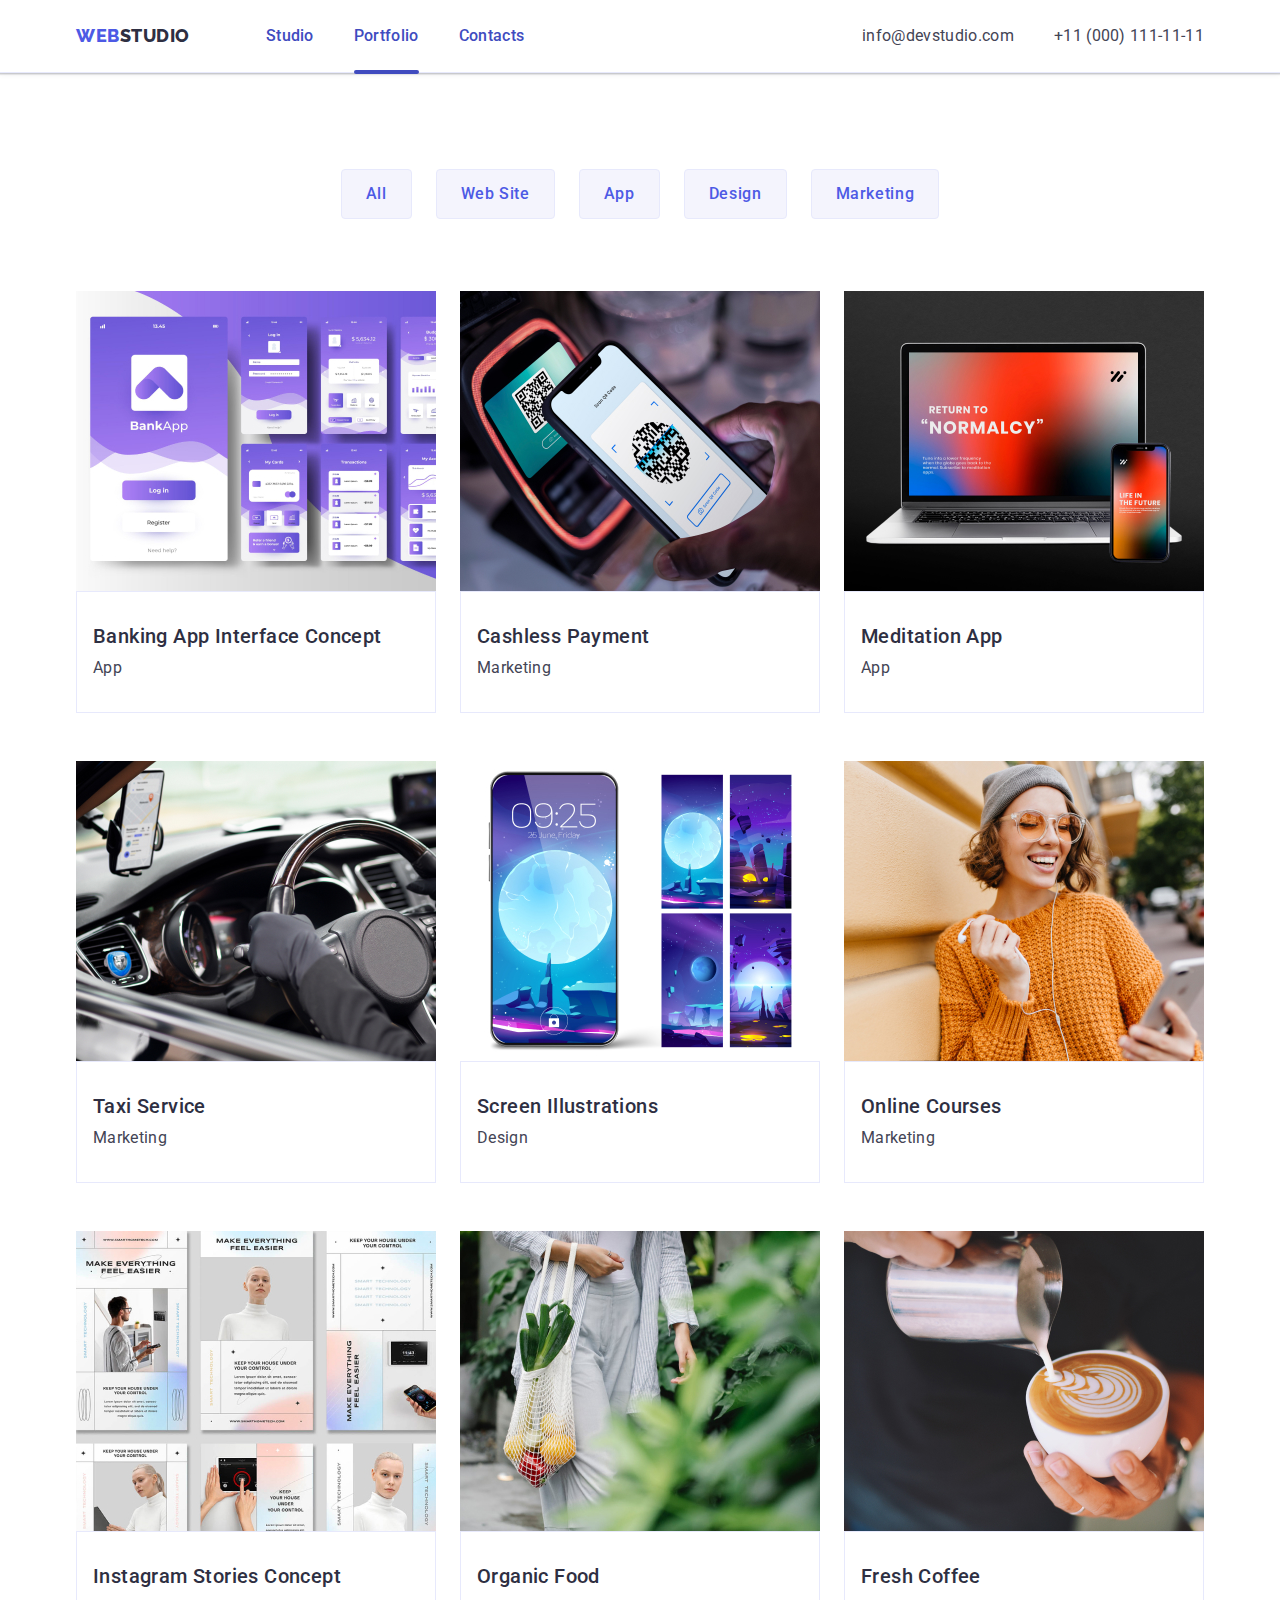
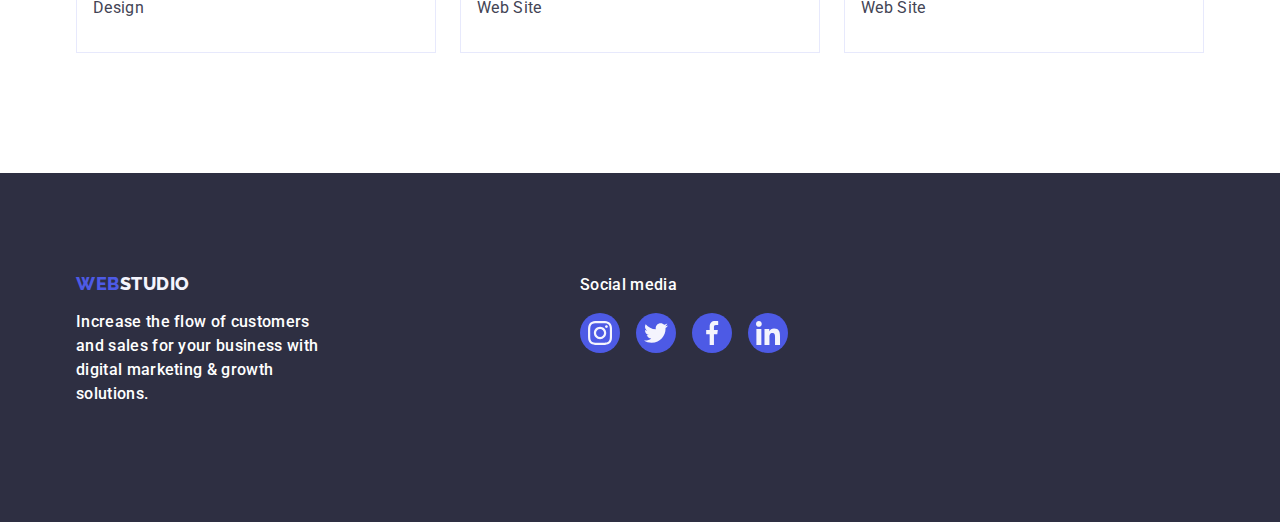
==== commit ff9001e1: "underline" ====
--- a/portfolio.html
+++ b/portfolio.html
@@ -27,7 +27,7 @@
                     <li class="menu-item">
                         <a class="menu-item-link link" href="./index.html">Studio</a>
                     </li>
-                    <li class="menu-item">
+                    <li class="menu-item underline">
                         <a class="menu-item-link link" href="./portfolio.html">Portfolio</a>
                     </li>
                     <li class="menu-item">
--- a/css/styles.css
+++ b/css/styles.css
@@ -128,15 +128,34 @@
     color: var(--hover-color);
 }
 
-.menu-item-link::after {
+
+
+
+/*================= pseudoelement ==========*/
+
+.menu-item {
+    position: relative;
+}
+
+.underline::after {
+
+    display:block;
     content: "";
     position: absolute;
     left: 0;
-    bottom: -1px;
+    bottom: -26px;
+    width: 100%;
     height: 4px;
     border-radius: 2px;
     background-color: var(--hover-color);
-}
+
+    
+    
+}
+
+
+
+
 /*========= /header ===========*/
 
 
@@ -172,7 +191,7 @@
         font-size: 56px;
         font-style: normal;
         font-weight: 700;
-        line-height: 1.07;        ;
+        line-height: 1.07;        
         letter-spacing: 1.12px;
         margin-left: auto;
         margin-right:auto;
@@ -280,7 +299,11 @@
     padding: 12px 24px;
     border: 1px solid var(--header-underline);
     border-radius: 4px;
-    transition: background-color 250ms cubic-bezier(0.4, 0, 0.2, 1);
+    transition: color 250ms cubic-bezier(0.4, 0, 0.2, 1),
+        background-color 250ms cubic-bezier(0.4, 0, 0.2, 1),
+        border-color 250ms cubic-bezier(0.4, 0, 0.2, 1),
+        box-shadow 250ms cubic-bezier(0.4, 0, 0.2, 1);
+   
     }
 
 
@@ -292,6 +315,7 @@
     color: var(--background-color);
     background-color: var(--hover-color);
     border: 1px solid transparent;
+    box-shadow: 0px 3px 1px rgba(0, 0, 0, 0.1), 0px 2px 1px rgba(0, 0, 0, 0.08), 0px 2px 2px rgba(0, 0, 0, 0.12);
 }
 
 
@@ -479,8 +503,8 @@
 
 /*================= SVG =================*/
 .vector-image {
-    width: 16;
-    height: 16;
+    width: 16px;
+    height: 16px;
 }
 
 
@@ -615,16 +639,6 @@
 
 }
 
-.project-cards-li-item {
-    width: calc((100% - 48px) / 3);
-
-        
-}
-
-.project-cards-li-item:hover {
-    box-shadow: 0px 2px 1px 0px rgba(46, 47, 66, 0.08), 0px 1px 1px 0px rgba(46, 47, 66, 0.16), 0px 1px 6px 0px rgba(46, 47, 66, 0.08);
-    transition: box-shadow 250ms cubic-bezier(0.4, 0, 0.2, 1);
-}
 
 .cards-div {
     padding: 32px 16px;
@@ -632,6 +646,24 @@
     border: 1px solid var(--header-underline);
 
 }
+
+.project-cards-link {
+display: block;
+transition: box-shadow 250ms cubic-bezier(0.4, 0, 0.2, 1);
+
+}
+
+.project-cards-link:hover, .project-cards-link:focus {
+    box-shadow: 0px 1px 6px rgba(46, 47, 66, 0.08),
+        0px 1px 1px rgba(46, 47, 66, 0.16),
+        0px 2px 1px rgba(46, 47, 66, 0.08);
+    
+}
+/*
+.project-cards-link:hover,
+.project-cards-link:focus .overlay{
+    transform: translatey(0%);
+}*/
 
 
 .h-two-headers {
@@ -647,7 +679,7 @@
     line-height: 1.5;
     letter-spacing: 0.32px;
 color: var(--button-background);
-padding: 40px 32px 164px;
+padding: 40px 32px;
 background-color: var(--logo-blue);
 transform: translatey(100%);
 transition: transform 250ms cubic-bezier(0.4, 0, 0.2, 1);
@@ -656,16 +688,18 @@
 
 .div-project-cards-link-wrapper {
     position: relative;
-    overflow:hidden;
-
-}
-
-.div-project-cards-link-wrapper:hover .overlay {
+    overflow: hidden;
+
+}
+
+.project-cards-link:hover .overlay {
     transform: translatey(0%);
-
-}
-
-.div-project-cards-link-wrapper:hover 
+}
+
+.project-cards-link:focus .overlay {
+    transform: translatey(0%);
+
+}
 
 
 /* ================ BACKDROP ================ */
@@ -676,10 +710,12 @@
     z-index: 9999;
     width: 100%;
     height: 100%;
-    background-color: rgba(0, 0, 0, 0.5);
-
-    transition: opacity 500ms linear, visibility 500ms linear;
-}
+    background-color: rgba(46, 47, 66, 0.4);
+
+    transition: opacity 250ms cubic-bezier(0.4, 0, 0.2, 1), visibility 250ms cubic-bezier(0.4, 0, 0.2, 1);
+}
+
+
 
 .is-hidden {
     opacity: 0;
@@ -692,11 +728,18 @@
 /* ================ MODAL WINDOW ================ */
 .modal {
     position: absolute;
-    top: 80PX;
+    top: 50%;
+    left: 50%;
+    transform: translate(-50%, -50%) scale(1);
     margin-left: auto;
     margin-right: auto;
     width: 408px;
-    height: 584px;
+    min-height: 584px;
+    box-shadow: 0px 1px 1px rgba(0, 0, 0, 0.14),
+        0px 1px 3px rgba(0, 0, 0, 0.12),
+        0px 2px 1px rgba(0, 0, 0, 0.2);
+        border-radius: 4px;
+        transition: transform 250ms cubic-bezier(0.4, 0, 0.2, 1);
     background-color: #fcfcfc;
     }
 
@@ -704,15 +747,33 @@
     position: absolute;
   top: 24px;
     right: 24px;
+    width: 24px;
+    height: 24px;
+    border-radius: 50%;
+    border: 1px solid rgba(0, 0, 0, 0.1);
+    display: flex;
+    align-items: center;
+    justify-content: center;
+    background-color: #e7e9fc;
+    transition: background-color 250ms cubic-bezier(0.4, 0, 0.2, 1), border 250ms cubic-bezier(0.4, 0, 0.2, 1);
     background-color: transparent;
-    border: none;
     padding: 0;
     line-height: 0;
 }
 
-.close-btn-icon {
+.close-btn:hover, .close-btn:focus {
+    background-color: var(--hover-color);
+border: none;
+fill: var(--white);
+
+}
+
+.close-button-icon {
     stroke: var(--text-color);
     border-radius: 50%;
+    background-color: var(--header-underline);
+    border: 1px solid rgba(0, 0, 0, 0.1);
+    transition: fill 250ms cubic-bezier(0.4, 0, 0.2, 1);
 }
 
 /* ================ /MODAL WINDOW ================ */
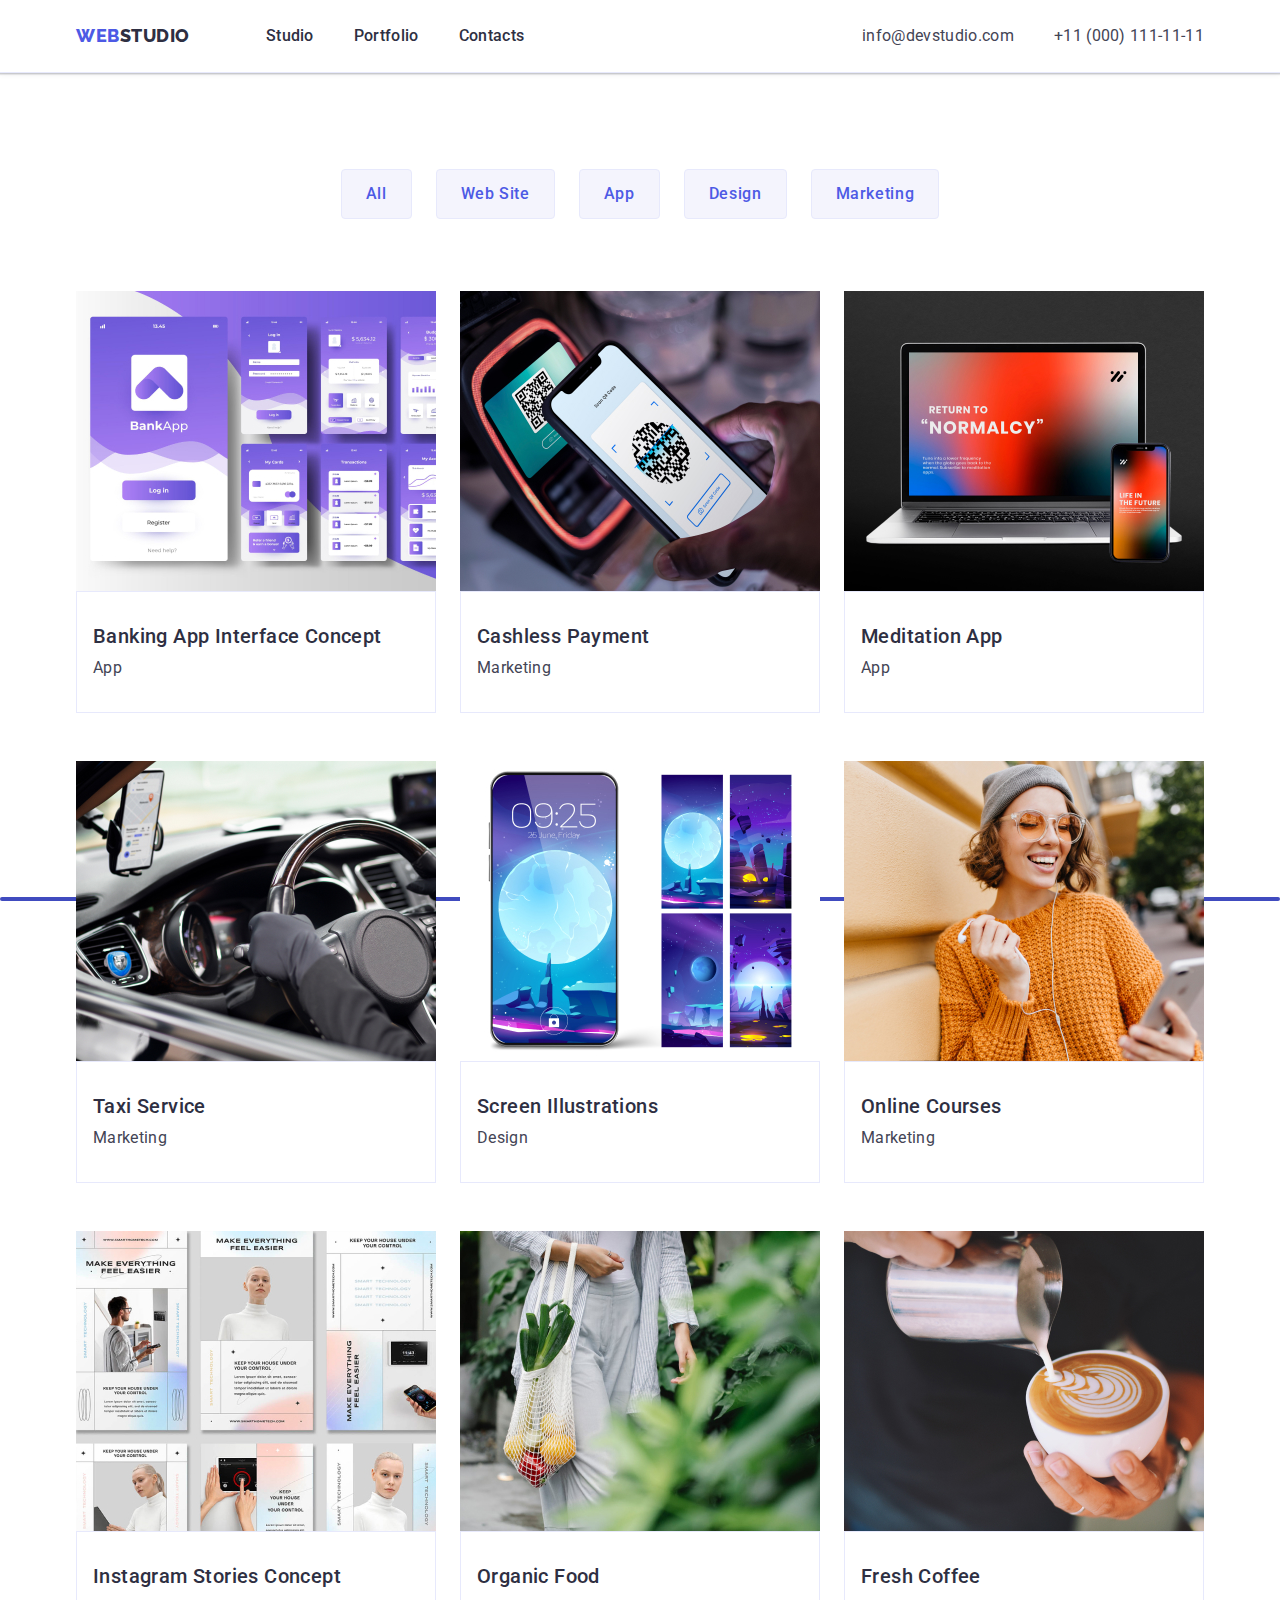
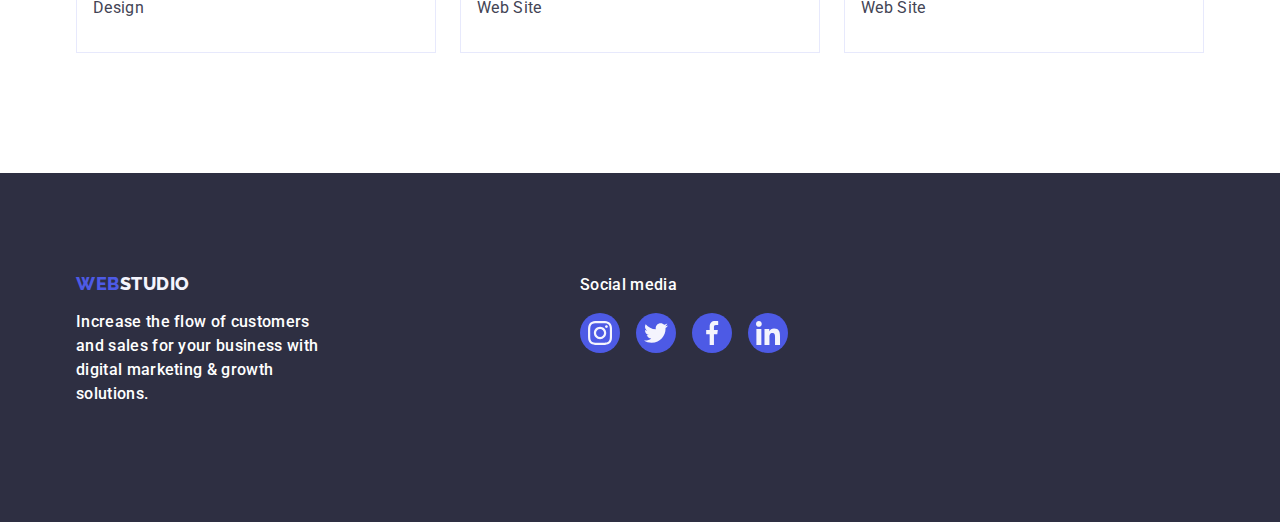
==== commit e8924374: "advice" ====
--- a/portfolio.html
+++ b/portfolio.html
@@ -27,7 +27,7 @@
                     <li class="menu-item">
                         <a class="menu-item-link link" href="./index.html">Studio</a>
                     </li>
-                    <li class="menu-item underline">
+                    <li class="menu-item current">
                         <a class="menu-item-link link" href="./portfolio.html">Portfolio</a>
                     </li>
                     <li class="menu-item">
--- a/css/styles.css
+++ b/css/styles.css
@@ -94,7 +94,6 @@
     padding: 24px 0;
     transition: color 250ms cubic-bezier(0.4, 0, 0.2, 1);
     position: relative;
-    color: var(--hover-color);
    
 
 
@@ -133,24 +132,24 @@
 
 /*================= pseudoelement ==========*/
 
-.menu-item {
+.сurrent {
     position: relative;
-}
-
-.underline::after {
-
-    display:block;
+    color:var(--hover-color);
+
+
+
+}
+
+.current::after {
+    display: block;
     content: "";
-    position: absolute;
+    position:absolute;
     left: 0;
-    bottom: -26px;
+    bottom: -1px;
     width: 100%;
     height: 4px;
     border-radius: 2px;
     background-color: var(--hover-color);
-
-    
-    
 }
 
 
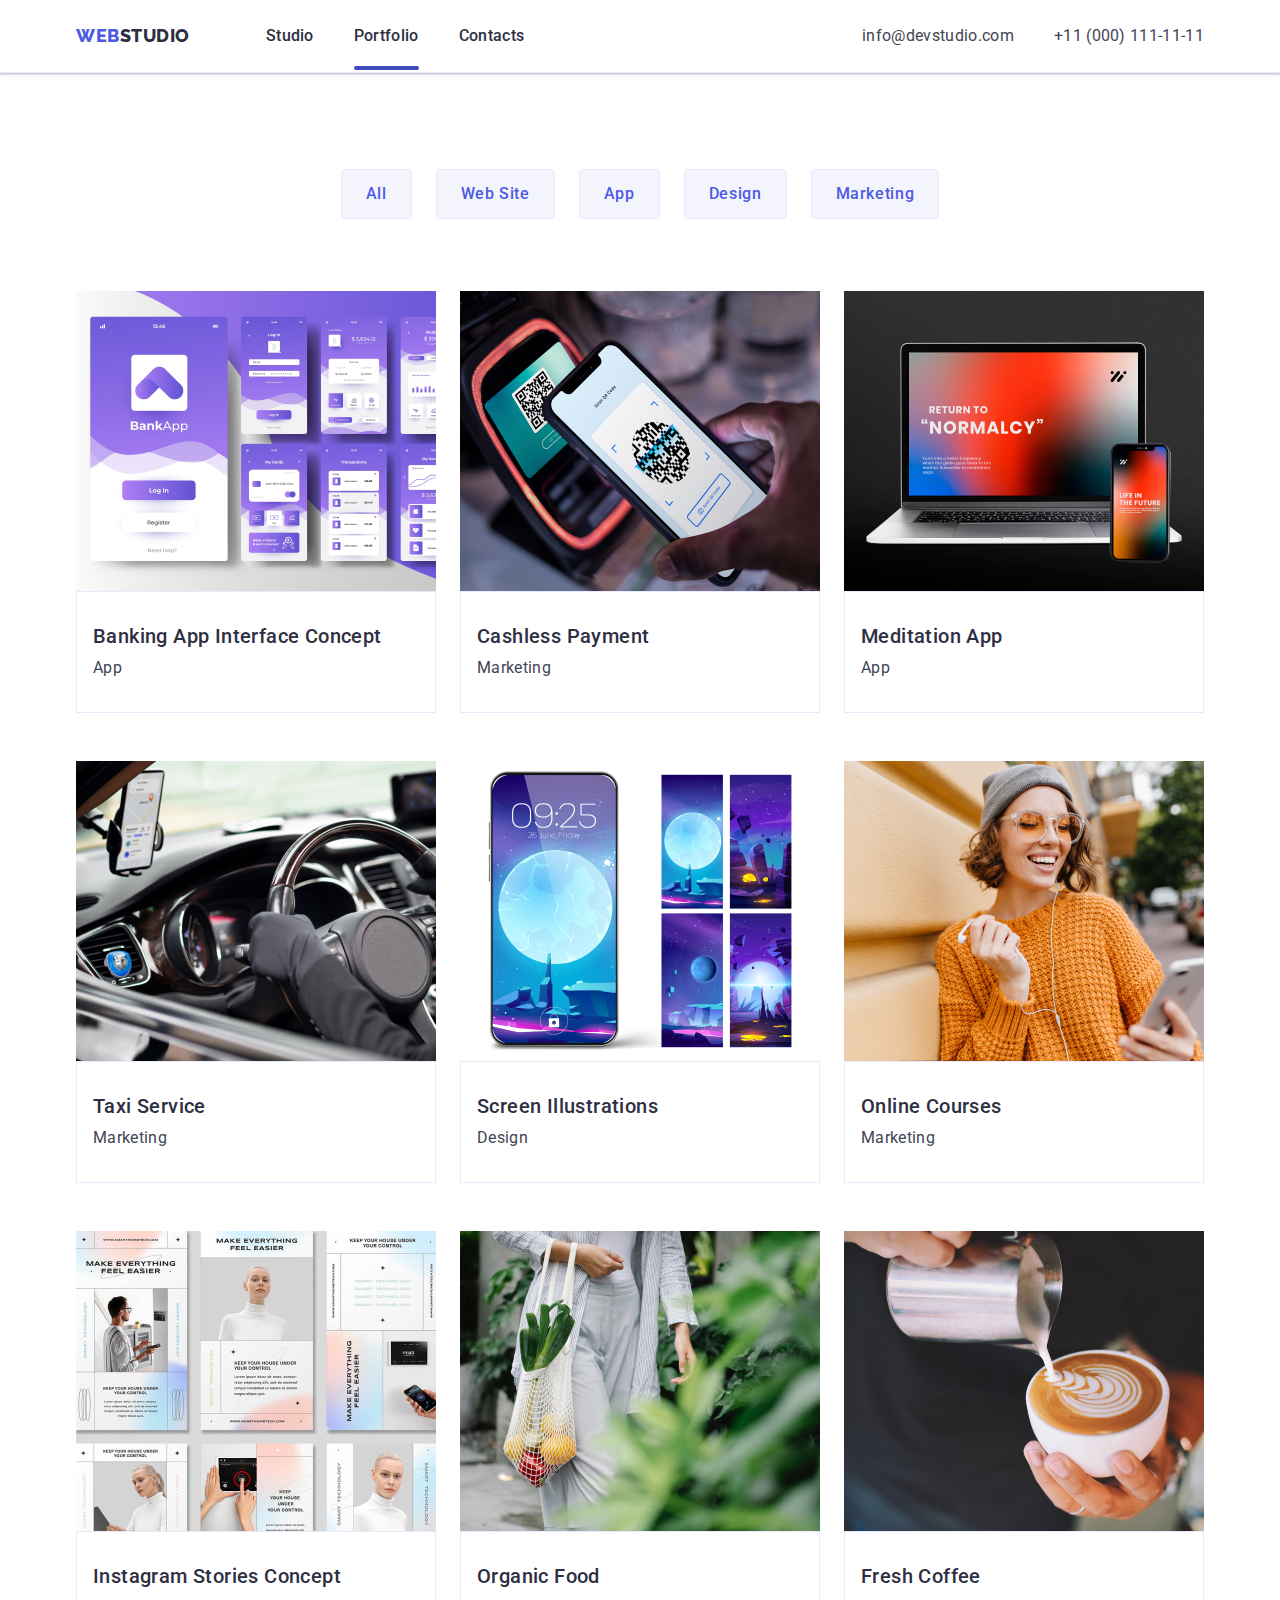
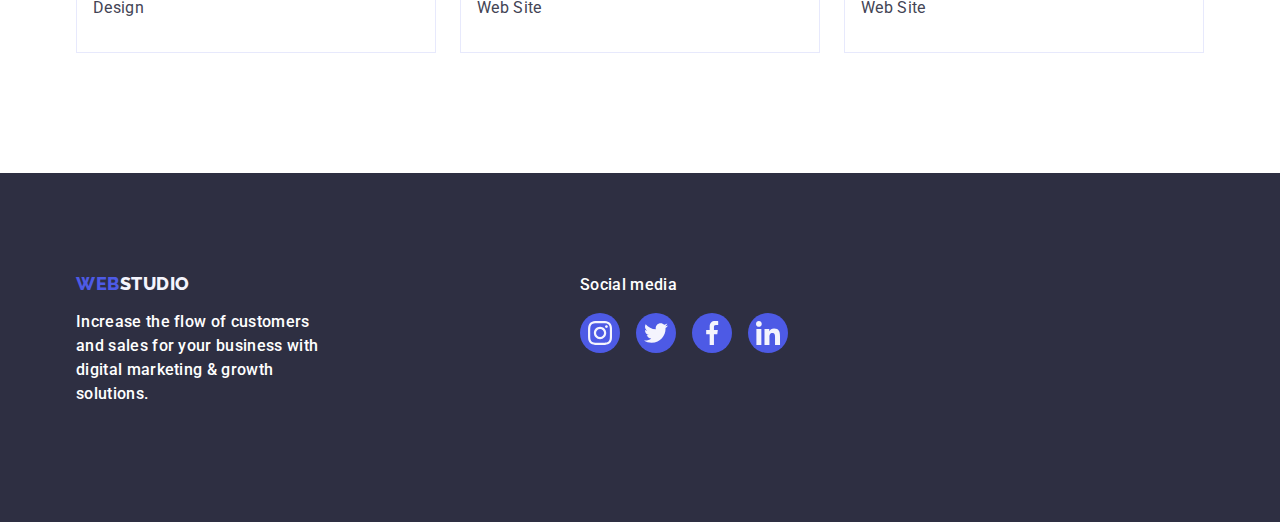
==== commit 24ff37a4: "nu" ====
--- a/portfolio.html
+++ b/portfolio.html
@@ -27,8 +27,8 @@
                     <li class="menu-item">
                         <a class="menu-item-link link" href="./index.html">Studio</a>
                     </li>
-                    <li class="menu-item current">
-                        <a class="menu-item-link link" href="./portfolio.html">Portfolio</a>
+                    <li class="menu-item">
+                        <a class="menu-item-link current link" href="./portfolio.html">Portfolio</a>
                     </li>
                     <li class="menu-item">
                         <a class="menu-item-link link" href="">Contacts</a>
--- a/css/styles.css
+++ b/css/styles.css
@@ -755,7 +755,6 @@
     justify-content: center;
     background-color: #e7e9fc;
     transition: background-color 250ms cubic-bezier(0.4, 0, 0.2, 1), border 250ms cubic-bezier(0.4, 0, 0.2, 1);
-    background-color: transparent;
     padding: 0;
     line-height: 0;
 }
@@ -770,7 +769,7 @@
 .close-button-icon {
     stroke: var(--text-color);
     border-radius: 50%;
-    background-color: var(--header-underline);
+    background-color: #e7e9fc;
     border: 1px solid rgba(0, 0, 0, 0.1);
     transition: fill 250ms cubic-bezier(0.4, 0, 0.2, 1);
 }
